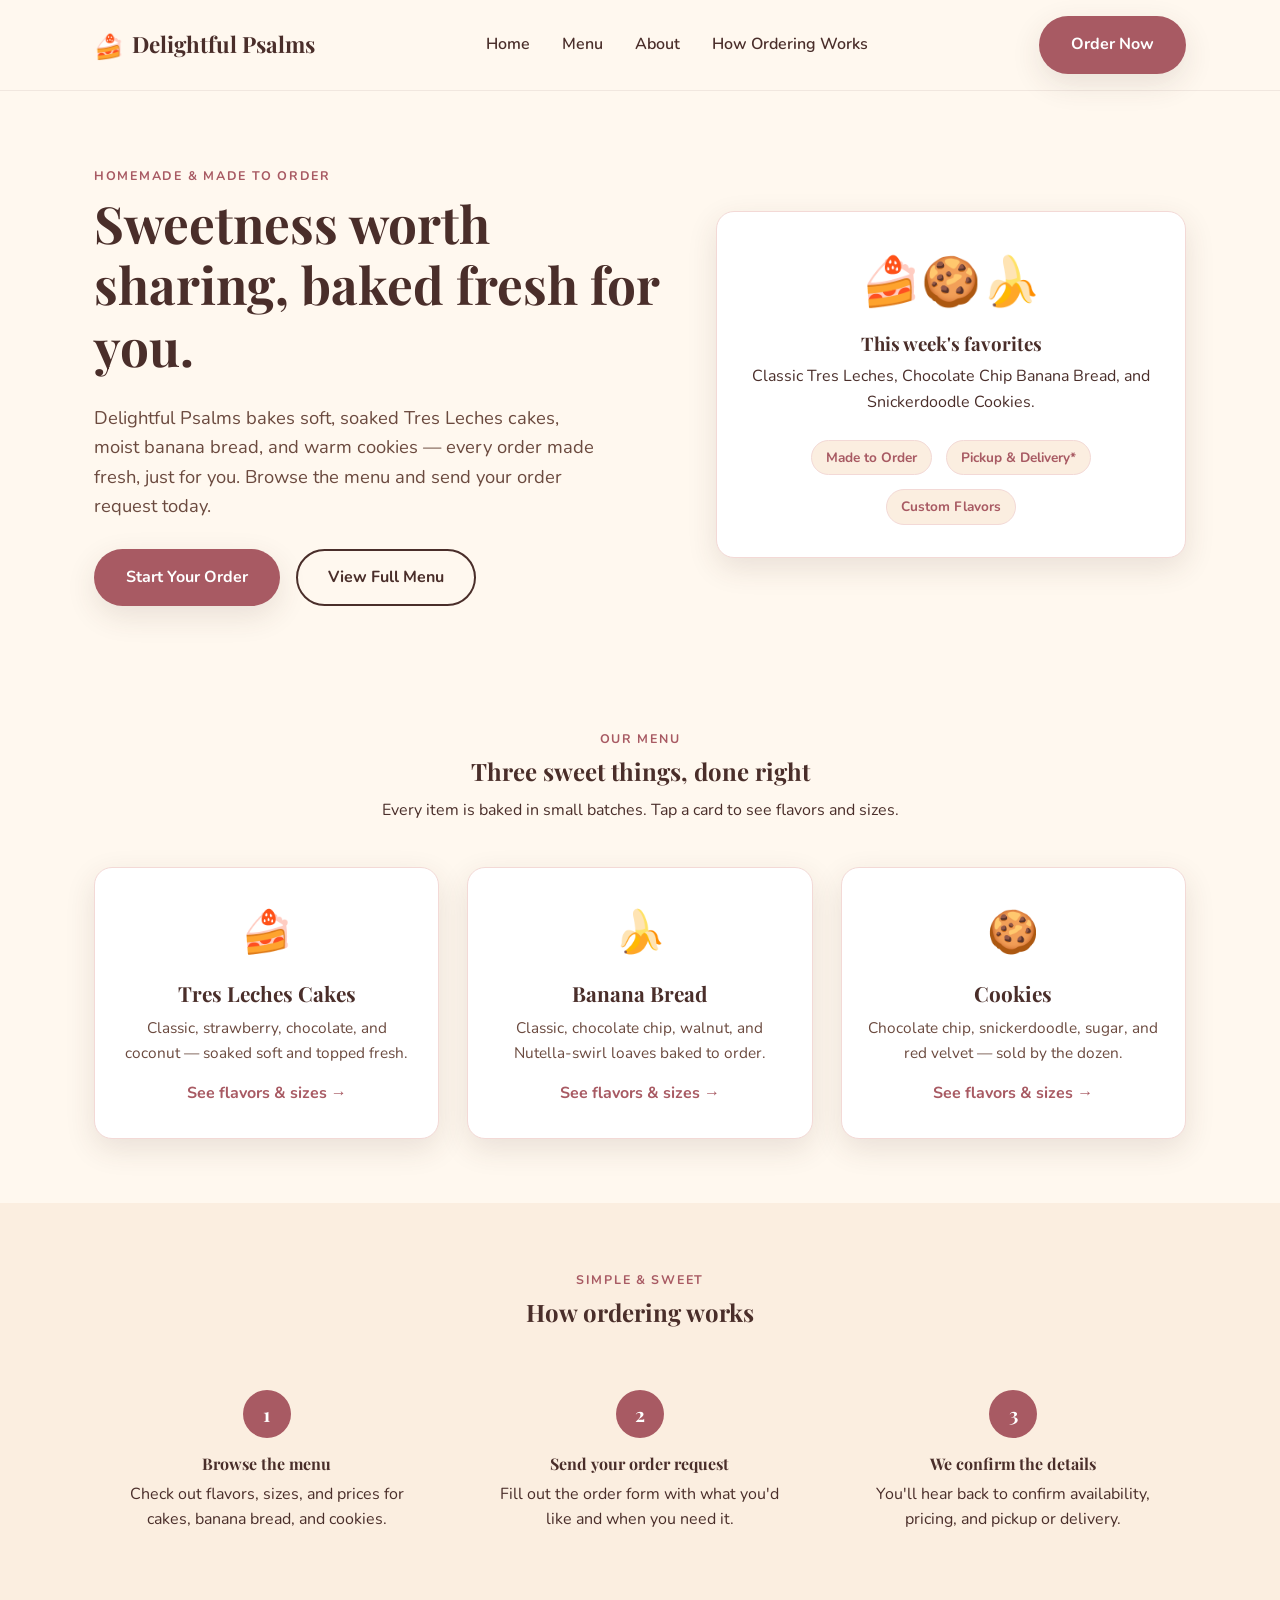
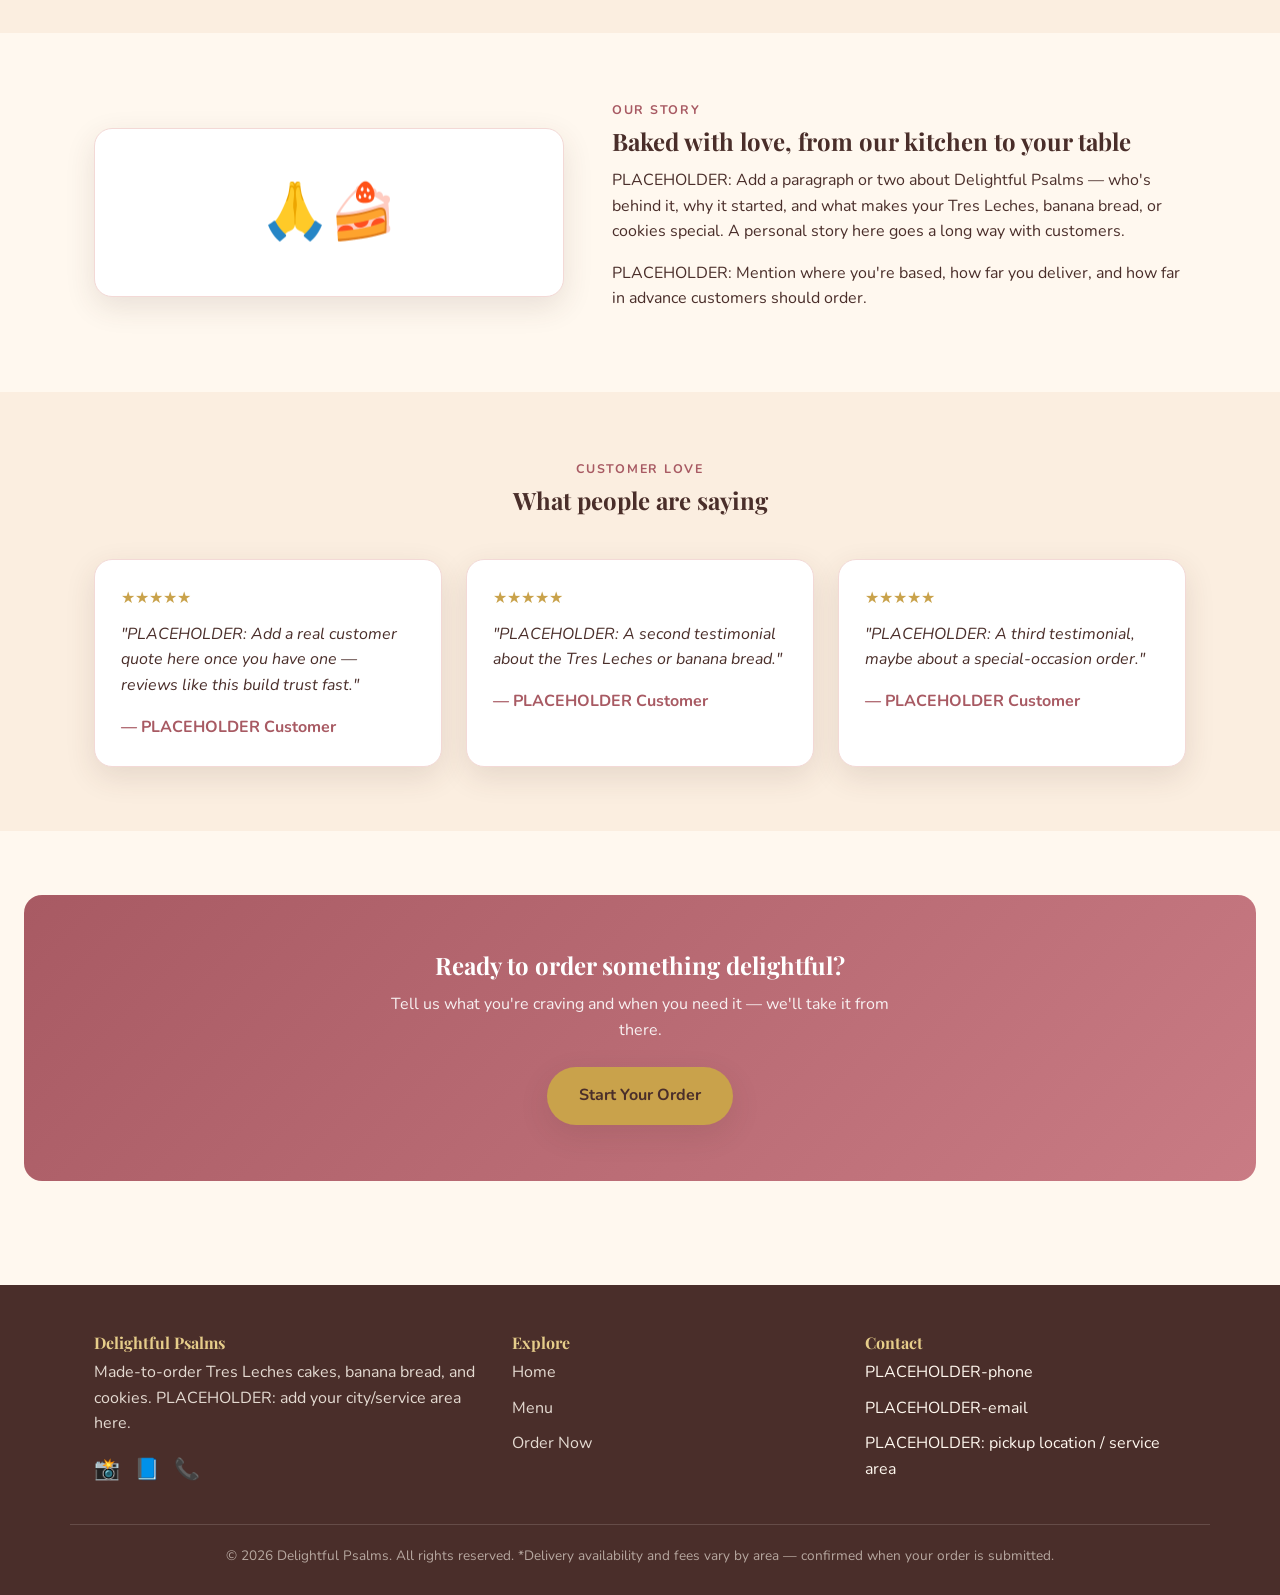
==== index.html @ e7d503ff "Add Delightful Psalms bakery site with online order request form Homepage, full menu (Tres Leches ca" ====
<!DOCTYPE html>
<html lang="en">
<head>
<meta charset="UTF-8">
<meta name="viewport" content="width=device-width, initial-scale=1.0">
<title>Delightful Psalms — Tres Leches Cakes, Banana Bread &amp; Cookies</title>
<meta name="description" content="Delightful Psalms bakes made-to-order Tres Leches cakes, banana bread, and cookies. Browse the menu and submit an order request for pickup or delivery.">
<link rel="canonical" href="https://PLACEHOLDER-your-domain.com/">

<!-- Open Graph / social sharing -->
<meta property="og:type" content="website">
<meta property="og:site_name" content="Delightful Psalms">
<meta property="og:title" content="Delightful Psalms — Tres Leches Cakes, Banana Bread & Cookies">
<meta property="og:description" content="Made-to-order Tres Leches cakes, banana bread, and cookies. Browse the menu and request your order online.">
<meta property="og:url" content="https://PLACEHOLDER-your-domain.com/">

<link rel="preconnect" href="https://fonts.googleapis.com">
<link rel="preconnect" href="https://fonts.gstatic.com" crossorigin>
<link href="https://fonts.googleapis.com/css2?family=Playfair+Display:ital,wght@0,600;0,700;1,600&family=Nunito:wght@400;600;700;800&display=swap" rel="stylesheet">
<link rel="stylesheet" href="styles.css">

<script type="application/ld+json">
{
  "@context": "https://schema.org",
  "@type": "Bakery",
  "name": "Delightful Psalms",
  "servesCuisine": "Bakery",
  "description": "Made-to-order Tres Leches cakes, banana bread, and cookies.",
  "url": "https://PLACEHOLDER-your-domain.com/",
  "telephone": "PLACEHOLDER-phone",
  "address": {
    "@type": "PostalAddress",
    "addressLocality": "PLACEHOLDER-city",
    "addressRegion": "PLACEHOLDER-state"
  },
  "menu": "https://PLACEHOLDER-your-domain.com/menu.html"
}
</script>
</head>
<body>

<header class="site-header">
  <nav class="nav container">
    <a href="index.html" class="logo"><span class="logo-mark">🍰</span> Delightful Psalms</a>
    <ul class="nav-links">
      <li><a href="index.html">Home</a></li>
      <li><a href="menu.html">Menu</a></li>
      <li><a href="index.html#about">About</a></li>
      <li><a href="index.html#how-it-works">How Ordering Works</a></li>
    </ul>
    <div class="nav-cta">
      <a href="order.html" class="btn btn-primary">Order Now</a>
      <button class="menu-toggle" aria-label="Toggle menu" aria-expanded="false">☰</button>
    </div>
  </nav>
</header>

<main>

  <!-- Hero -->
  <section class="hero">
    <div class="container">
      <div class="hero-copy">
        <span class="eyebrow">Homemade &amp; Made to Order</span>
        <h1>Sweetness worth sharing, baked fresh for you.</h1>
        <p class="lede">Delightful Psalms bakes soft, soaked Tres Leches cakes, moist banana bread, and warm cookies — every order made fresh, just for you. Browse the menu and send your order request today.</p>
        <div class="hero-actions">
          <a href="order.html" class="btn btn-primary">Start Your Order</a>
          <a href="menu.html" class="btn btn-outline">View Full Menu</a>
        </div>
      </div>
      <div class="hero-card">
        <div class="hero-emoji">🍰🍪🍌</div>
        <h3>This week's favorites</h3>
        <p>Classic Tres Leches, Chocolate Chip Banana Bread, and Snickerdoodle Cookies.</p>
        <div class="hero-badges">
          <span class="badge">Made to Order</span>
          <span class="badge">Pickup &amp; Delivery*</span>
          <span class="badge">Custom Flavors</span>
        </div>
      </div>
    </div>
  </section>

  <!-- Menu preview -->
  <section id="menu-preview">
    <div class="container">
      <div class="section-heading">
        <span class="eyebrow">Our Menu</span>
        <h2>Three sweet things, done right</h2>
        <p>Every item is baked in small batches. Tap a card to see flavors and sizes.</p>
      </div>
      <div class="menu-grid">
        <a href="menu.html#tres-leches" class="menu-card">
          <div class="card-emoji">🍰</div>
          <h3>Tres Leches Cakes</h3>
          <p>Classic, strawberry, chocolate, and coconut — soaked soft and topped fresh.</p>
          <span class="card-link">See flavors &amp; sizes →</span>
        </a>
        <a href="menu.html#banana-bread" class="menu-card">
          <div class="card-emoji">🍌</div>
          <h3>Banana Bread</h3>
          <p>Classic, chocolate chip, walnut, and Nutella-swirl loaves baked to order.</p>
          <span class="card-link">See flavors &amp; sizes →</span>
        </a>
        <a href="menu.html#cookies" class="menu-card">
          <div class="card-emoji">🍪</div>
          <h3>Cookies</h3>
          <p>Chocolate chip, snickerdoodle, sugar, and red velvet — sold by the dozen.</p>
          <span class="card-link">See flavors &amp; sizes →</span>
        </a>
      </div>
    </div>
  </section>

  <!-- How ordering works -->
  <section id="how-it-works" class="section-alt">
    <div class="container">
      <div class="section-heading">
        <span class="eyebrow">Simple &amp; Sweet</span>
        <h2>How ordering works</h2>
      </div>
      <div class="steps">
        <div class="step">
          <div class="step-number">1</div>
          <h4>Browse the menu</h4>
          <p>Check out flavors, sizes, and prices for cakes, banana bread, and cookies.</p>
        </div>
        <div class="step">
          <div class="step-number">2</div>
          <h4>Send your order request</h4>
          <p>Fill out the order form with what you'd like and when you need it.</p>
        </div>
        <div class="step">
          <div class="step-number">3</div>
          <h4>We confirm the details</h4>
          <p>You'll hear back to confirm availability, pricing, and pickup or delivery.</p>
        </div>
      </div>
    </div>
  </section>

  <!-- About -->
  <section id="about">
    <div class="container about-grid">
      <div class="about-card">
        <div class="about-emoji">🙏🍰</div>
      </div>
      <div class="about-copy">
        <span class="eyebrow">Our Story</span>
        <h2>Baked with love, from our kitchen to your table</h2>
        <p>PLACEHOLDER: Add a paragraph or two about Delightful Psalms — who's behind it, why it started, and what makes your Tres Leches, banana bread, or cookies special. A personal story here goes a long way with customers.</p>
        <p>PLACEHOLDER: Mention where you're based, how far you deliver, and how far in advance customers should order.</p>
      </div>
    </div>
  </section>

  <!-- Testimonials -->
  <section class="section-alt">
    <div class="container">
      <div class="section-heading">
        <span class="eyebrow">Customer Love</span>
        <h2>What people are saying</h2>
      </div>
      <div class="testimonials">
        <div class="testimonial">
          <div class="stars">★★★★★</div>
          <p>"PLACEHOLDER: Add a real customer quote here once you have one — reviews like this build trust fast."</p>
          <cite>— PLACEHOLDER Customer</cite>
        </div>
        <div class="testimonial">
          <div class="stars">★★★★★</div>
          <p>"PLACEHOLDER: A second testimonial about the Tres Leches or banana bread."</p>
          <cite>— PLACEHOLDER Customer</cite>
        </div>
        <div class="testimonial">
          <div class="stars">★★★★★</div>
          <p>"PLACEHOLDER: A third testimonial, maybe about a special-occasion order."</p>
          <cite>— PLACEHOLDER Customer</cite>
        </div>
      </div>
    </div>
  </section>

  <!-- CTA -->
  <section>
    <div class="cta-banner">
      <h2>Ready to order something delightful?</h2>
      <p>Tell us what you're craving and when you need it — we'll take it from there.</p>
      <a href="order.html" class="btn btn-gold">Start Your Order</a>
    </div>
  </section>

</main>

<footer class="site-footer">
  <div class="container footer-grid">
    <div>
      <h4>Delightful Psalms</h4>
      <p>Made-to-order Tres Leches cakes, banana bread, and cookies. PLACEHOLDER: add your city/service area here.</p>
      <div class="social-row">
        <a href="https://instagram.com/PLACEHOLDER" aria-label="Instagram">📸</a>
        <a href="https://facebook.com/PLACEHOLDER" aria-label="Facebook">📘</a>
        <a href="tel:PLACEHOLDER-phone" aria-label="Call us">📞</a>
      </div>
    </div>
    <div>
      <h4>Explore</h4>
      <ul>
        <li><a href="index.html">Home</a></li>
        <li><a href="menu.html">Menu</a></li>
        <li><a href="order.html">Order Now</a></li>
      </ul>
    </div>
    <div>
      <h4>Contact</h4>
      <ul>
        <li>PLACEHOLDER-phone</li>
        <li>PLACEHOLDER-email</li>
        <li>PLACEHOLDER: pickup location / service area</li>
      </ul>
    </div>
  </div>
  <div class="container footer-bottom">
    &copy; <span id="year"></span> Delightful Psalms. All rights reserved. *Delivery availability and fees vary by area — confirmed when your order is submitted.
  </div>
</footer>

<script src="script.js"></script>
<script>document.getElementById('year').textContent = new Date().getFullYear();</script>
</body>
</html>
---- styles.css ----
/* ============================================
   Delightful Psalms — Bakery Site Styles
   ============================================ */

:root {
  --cream: #fff8ef;
  --cream-deep: #fbeee0;
  --blush: #f3d9d6;
  --rose: #c97b84;
  --rose-deep: #a85a63;
  --gold: #c9a24b;
  --gold-light: #e6cd8a;
  --cocoa: #4a2e2a;
  --cocoa-soft: #6b4a3f;
  --white: #ffffff;
  --shadow: 0 10px 30px rgba(74, 46, 42, 0.12);
  --radius: 18px;
  --max-width: 1140px;
}

* {
  box-sizing: border-box;
}

html {
  scroll-behavior: smooth;
}

body {
  margin: 0;
  font-family: 'Nunito', -apple-system, BlinkMacSystemFont, sans-serif;
  color: var(--cocoa);
  background: var(--cream);
  line-height: 1.6;
}

h1, h2, h3, h4 {
  font-family: 'Playfair Display', Georgia, serif;
  line-height: 1.2;
  margin: 0 0 0.5em;
  color: var(--cocoa);
}

p {
  margin: 0 0 1em;
}

a {
  color: var(--rose-deep);
  text-decoration: none;
}

img {
  max-width: 100%;
  display: block;
}

.container {
  max-width: var(--max-width);
  margin: 0 auto;
  padding: 0 24px;
}

.eyebrow {
  display: inline-block;
  font-family: 'Nunito', sans-serif;
  font-weight: 700;
  letter-spacing: 0.14em;
  text-transform: uppercase;
  font-size: 0.78rem;
  color: var(--rose-deep);
  margin-bottom: 0.6em;
}

/* ---------- Buttons ---------- */

.btn {
  display: inline-block;
  padding: 14px 30px;
  border-radius: 999px;
  font-weight: 700;
  font-size: 1rem;
  border: 2px solid transparent;
  cursor: pointer;
  transition: transform 0.15s ease, box-shadow 0.15s ease, background 0.2s ease, color 0.2s ease;
  text-align: center;
}

.btn-primary {
  background: var(--rose-deep);
  color: var(--white);
  box-shadow: var(--shadow);
}

.btn-primary:hover {
  transform: translateY(-2px);
  background: var(--rose);
}

.btn-outline {
  background: transparent;
  color: var(--cocoa);
  border-color: var(--cocoa);
}

.btn-outline:hover {
  background: var(--cocoa);
  color: var(--white);
}

.btn-gold {
  background: var(--gold);
  color: var(--cocoa);
  box-shadow: var(--shadow);
}

.btn-gold:hover {
  transform: translateY(-2px);
  background: var(--gold-light);
}

/* ---------- Header ---------- */

.site-header {
  position: sticky;
  top: 0;
  z-index: 50;
  background: rgba(255, 248, 239, 0.92);
  backdrop-filter: blur(6px);
  border-bottom: 1px solid rgba(74, 46, 42, 0.08);
}

.nav {
  display: flex;
  align-items: center;
  justify-content: space-between;
  padding: 16px 24px;
}

.logo {
  font-family: 'Playfair Display', serif;
  font-weight: 700;
  font-size: 1.4rem;
  color: var(--cocoa);
  display: flex;
  align-items: center;
  gap: 8px;
}

.logo .logo-mark {
  font-size: 1.5rem;
}

.nav-links {
  display: flex;
  align-items: center;
  gap: 32px;
  list-style: none;
  margin: 0;
  padding: 0;
}

.nav-links a {
  color: var(--cocoa);
  font-weight: 600;
}

.nav-links a:hover {
  color: var(--rose-deep);
}

.nav-cta {
  display: flex;
  align-items: center;
  gap: 16px;
}

.menu-toggle {
  display: none;
  background: none;
  border: none;
  font-size: 1.6rem;
  color: var(--cocoa);
  cursor: pointer;
  padding: 4px 8px;
}

/* ---------- Hero ---------- */

.hero {
  padding: 72px 0 56px;
  position: relative;
  overflow: hidden;
}

.hero .container {
  display: grid;
  grid-template-columns: 1.1fr 0.9fr;
  gap: 48px;
  align-items: center;
}

.hero h1 {
  font-size: clamp(2.2rem, 4vw, 3.4rem);
}

.hero .lede {
  font-size: 1.15rem;
  color: var(--cocoa-soft);
  max-width: 46ch;
}

.hero-actions {
  display: flex;
  gap: 16px;
  flex-wrap: wrap;
  margin-top: 28px;
}

.hero-card {
  background: var(--white);
  border-radius: var(--radius);
  box-shadow: var(--shadow);
  padding: 32px;
  text-align: center;
  border: 1px solid var(--blush);
}

.hero-card .hero-emoji {
  font-size: 3rem;
  margin-bottom: 12px;
}

.hero-badges {
  display: flex;
  gap: 14px;
  margin-top: 24px;
  flex-wrap: wrap;
  justify-content: center;
}

.badge {
  background: var(--cream-deep);
  border: 1px solid var(--blush);
  border-radius: 999px;
  padding: 6px 14px;
  font-size: 0.85rem;
  font-weight: 700;
  color: var(--rose-deep);
}

/* ---------- Section shells ---------- */

section {
  padding: 64px 0;
}

.section-heading {
  text-align: center;
  max-width: 620px;
  margin: 0 auto 44px;
}

.section-alt {
  background: var(--cream-deep);
}

/* ---------- Menu preview / cards ---------- */

.menu-grid {
  display: grid;
  grid-template-columns: repeat(3, 1fr);
  gap: 28px;
}

.menu-card {
  background: var(--white);
  border-radius: var(--radius);
  box-shadow: var(--shadow);
  padding: 32px 26px;
  text-align: center;
  border: 1px solid var(--blush);
  transition: transform 0.2s ease;
}

.menu-card:hover {
  transform: translateY(-4px);
}

.menu-card .card-emoji {
  font-size: 2.6rem;
  margin-bottom: 14px;
}

.menu-card h3 {
  font-size: 1.3rem;
}

.menu-card p {
  color: var(--cocoa-soft);
  font-size: 0.96rem;
}

.menu-card .card-link {
  font-weight: 700;
  color: var(--rose-deep);
}

/* ---------- Full menu page ---------- */

.menu-section {
  margin-bottom: 56px;
}

.menu-section-head {
  display: flex;
  align-items: baseline;
  justify-content: space-between;
  gap: 16px;
  flex-wrap: wrap;
  border-bottom: 2px solid var(--blush);
  padding-bottom: 14px;
  margin-bottom: 28px;
}

.menu-items {
  display: grid;
  grid-template-columns: repeat(2, 1fr);
  gap: 20px;
}

.menu-item {
  background: var(--white);
  border: 1px solid var(--blush);
  border-radius: var(--radius);
  padding: 22px 24px;
  box-shadow: var(--shadow);
}

.menu-item-top {
  display: flex;
  justify-content: space-between;
  align-items: baseline;
  gap: 12px;
}

.menu-item h4 {
  margin-bottom: 4px;
  font-size: 1.1rem;
}

.price {
  font-weight: 700;
  color: var(--rose-deep);
  white-space: nowrap;
}

.menu-item p {
  color: var(--cocoa-soft);
  font-size: 0.94rem;
  margin-bottom: 0;
}

.menu-note {
  background: var(--cream-deep);
  border-left: 4px solid var(--gold);
  border-radius: 8px;
  padding: 16px 20px;
  margin-top: 8px;
  font-size: 0.95rem;
  color: var(--cocoa-soft);
}

/* ---------- Steps / how it works ---------- */

.steps {
  display: grid;
  grid-template-columns: repeat(3, 1fr);
  gap: 28px;
}

.step {
  text-align: center;
  padding: 20px;
}

.step-number {
  width: 48px;
  height: 48px;
  border-radius: 50%;
  background: var(--rose-deep);
  color: var(--white);
  display: flex;
  align-items: center;
  justify-content: center;
  font-family: 'Playfair Display', serif;
  font-weight: 700;
  font-size: 1.2rem;
  margin: 0 auto 16px;
}

/* ---------- About ---------- */

.about-grid {
  display: grid;
  grid-template-columns: 0.9fr 1.1fr;
  gap: 48px;
  align-items: center;
}

.about-card {
  background: var(--white);
  border-radius: var(--radius);
  box-shadow: var(--shadow);
  padding: 40px;
  border: 1px solid var(--blush);
  text-align: center;
}

.about-card .about-emoji {
  font-size: 3.4rem;
}

/* ---------- Testimonials ---------- */

.testimonials {
  display: grid;
  grid-template-columns: repeat(3, 1fr);
  gap: 24px;
}

.testimonial {
  background: var(--white);
  border-radius: var(--radius);
  padding: 26px;
  box-shadow: var(--shadow);
  border: 1px solid var(--blush);
  font-style: italic;
}

.testimonial .stars {
  color: var(--gold);
  font-style: normal;
  margin-bottom: 10px;
}

.testimonial cite {
  display: block;
  margin-top: 14px;
  font-style: normal;
  font-weight: 700;
  color: var(--rose-deep);
}

/* ---------- CTA banner ---------- */

.cta-banner {
  background: linear-gradient(135deg, var(--rose-deep), var(--rose));
  color: var(--white);
  text-align: center;
  border-radius: var(--radius);
  padding: 56px 32px;
  margin: 0 24px;
}

.cta-banner h2 {
  color: var(--white);
}

.cta-banner p {
  color: rgba(255, 255, 255, 0.9);
  max-width: 52ch;
  margin: 0 auto 24px;
}

.cta-banner .btn-gold {
  color: var(--cocoa);
}

/* ---------- Order form ---------- */

.order-wrap {
  max-width: 720px;
  margin: 0 auto;
}

.form-card {
  background: var(--white);
  border-radius: var(--radius);
  box-shadow: var(--shadow);
  padding: 40px;
  border: 1px solid var(--blush);
}

.form-group {
  margin-bottom: 22px;
}

.form-row {
  display: grid;
  grid-template-columns: 1fr 1fr;
  gap: 20px;
}

label {
  display: block;
  font-weight: 700;
  margin-bottom: 6px;
  font-size: 0.95rem;
}

.required {
  color: var(--rose-deep);
}

input[type="text"],
input[type="email"],
input[type="tel"],
input[type="date"],
select,
textarea {
  width: 100%;
  padding: 12px 14px;
  border: 1.5px solid var(--blush);
  border-radius: 10px;
  font-family: inherit;
  font-size: 1rem;
  background: var(--cream);
  color: var(--cocoa);
}

input:focus,
select:focus,
textarea:focus {
  outline: none;
  border-color: var(--rose-deep);
}

textarea {
  resize: vertical;
  min-height: 110px;
}

fieldset {
  border: 1.5px solid var(--blush);
  border-radius: 10px;
  padding: 16px 18px;
  margin: 0;
}

legend {
  font-weight: 700;
  padding: 0 8px;
}

.checkbox-grid {
  display: grid;
  grid-template-columns: repeat(3, 1fr);
  gap: 12px;
}

.checkbox-item {
  display: flex;
  align-items: center;
  gap: 8px;
  font-weight: 600;
}

.checkbox-item input {
  width: 18px;
  height: 18px;
}

.radio-row {
  display: flex;
  gap: 24px;
}

.radio-row label {
  display: flex;
  align-items: center;
  gap: 8px;
  font-weight: 600;
  margin: 0;
}

.radio-row input {
  width: 18px;
  height: 18px;
}

.hint {
  font-size: 0.85rem;
  color: var(--cocoa-soft);
  margin-top: 6px;
}

.form-footer-note {
  text-align: center;
  margin-top: 18px;
  font-size: 0.9rem;
  color: var(--cocoa-soft);
}

/* honeypot field */
.hp-field {
  position: absolute;
  left: -9999px;
}

/* ---------- Thank-you page ---------- */

.thankyou {
  text-align: center;
  padding: 100px 0;
}

.thankyou .big-emoji {
  font-size: 4rem;
  margin-bottom: 20px;
}

/* ---------- Footer ---------- */

.site-footer {
  background: var(--cocoa);
  color: var(--cream);
  padding: 48px 0 28px;
  margin-top: 40px;
}

.footer-grid {
  display: grid;
  grid-template-columns: 1.2fr 1fr 1fr;
  gap: 32px;
  margin-bottom: 32px;
}

.footer-grid h4 {
  color: var(--gold-light);
  font-size: 1rem;
}

.footer-grid a,
.footer-grid p {
  color: rgba(255, 248, 239, 0.85);
}

.footer-grid ul {
  list-style: none;
  padding: 0;
  margin: 0;
}

.footer-grid li {
  margin-bottom: 10px;
}

.footer-bottom {
  border-top: 1px solid rgba(255, 248, 239, 0.15);
  padding-top: 20px;
  text-align: center;
  font-size: 0.85rem;
  color: rgba(255, 248, 239, 0.6);
}

.social-row {
  display: flex;
  gap: 14px;
  margin-top: 10px;
}

.social-row a {
  color: var(--cream);
  font-size: 1.3rem;
}

/* ---------- Responsive ---------- */

@media (max-width: 860px) {
  .hero .container,
  .about-grid {
    grid-template-columns: 1fr;
  }

  .hero-card {
    order: -1;
  }

  .menu-grid,
  .steps,
  .testimonials {
    grid-template-columns: 1fr;
  }

  .menu-items {
    grid-template-columns: 1fr;
  }

  .footer-grid {
    grid-template-columns: 1fr;
  }

  .checkbox-grid {
    grid-template-columns: 1fr;
  }

  .form-row {
    grid-template-columns: 1fr;
  }
}

@media (max-width: 720px) {
  .nav-links {
    position: absolute;
    top: 100%;
    left: 0;
    right: 0;
    background: var(--cream);
    flex-direction: column;
    align-items: flex-start;
    padding: 20px 24px;
    gap: 18px;
    border-bottom: 1px solid rgba(74, 46, 42, 0.08);
    display: none;
  }

  .nav-links.open {
    display: flex;
  }

  .nav-cta .btn {
    display: none;
  }

  .menu-toggle {
    display: block;
  }

  .cta-banner {
    margin: 0 16px;
    padding: 40px 20px;
  }
}
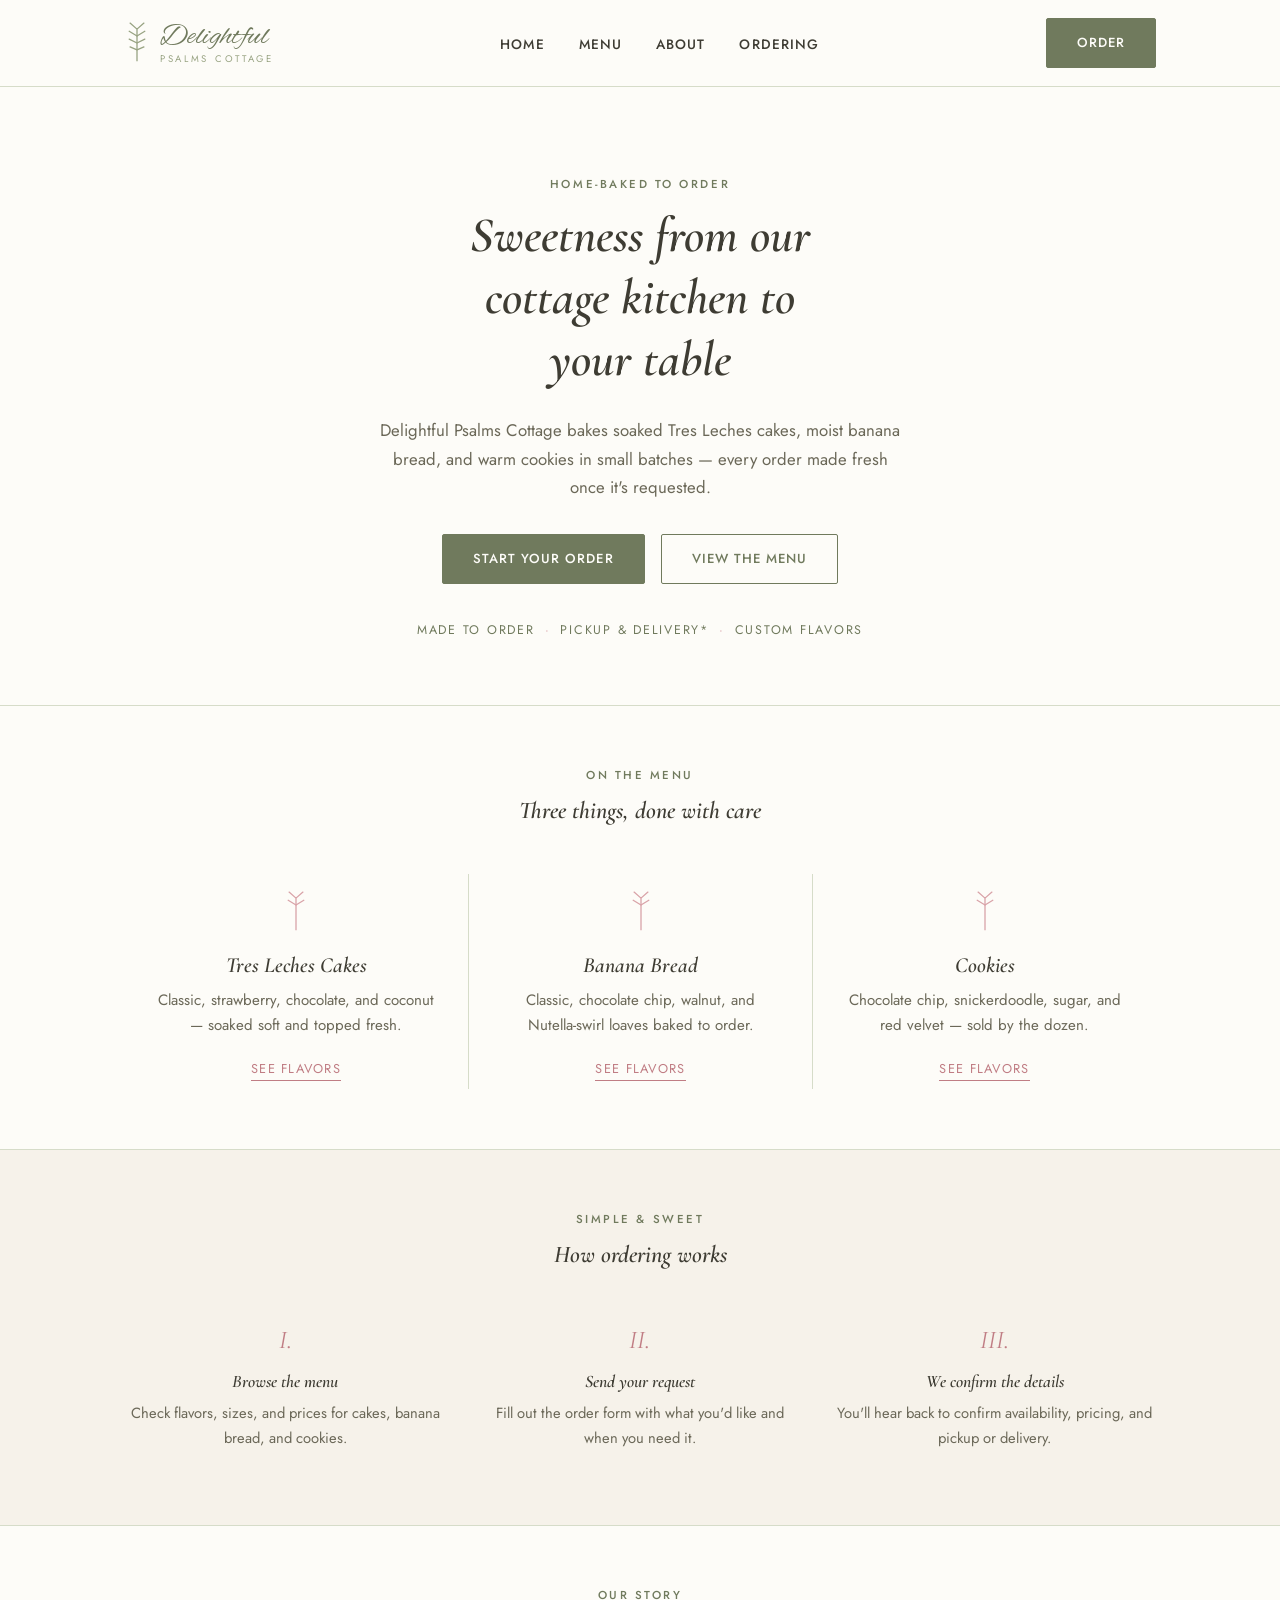
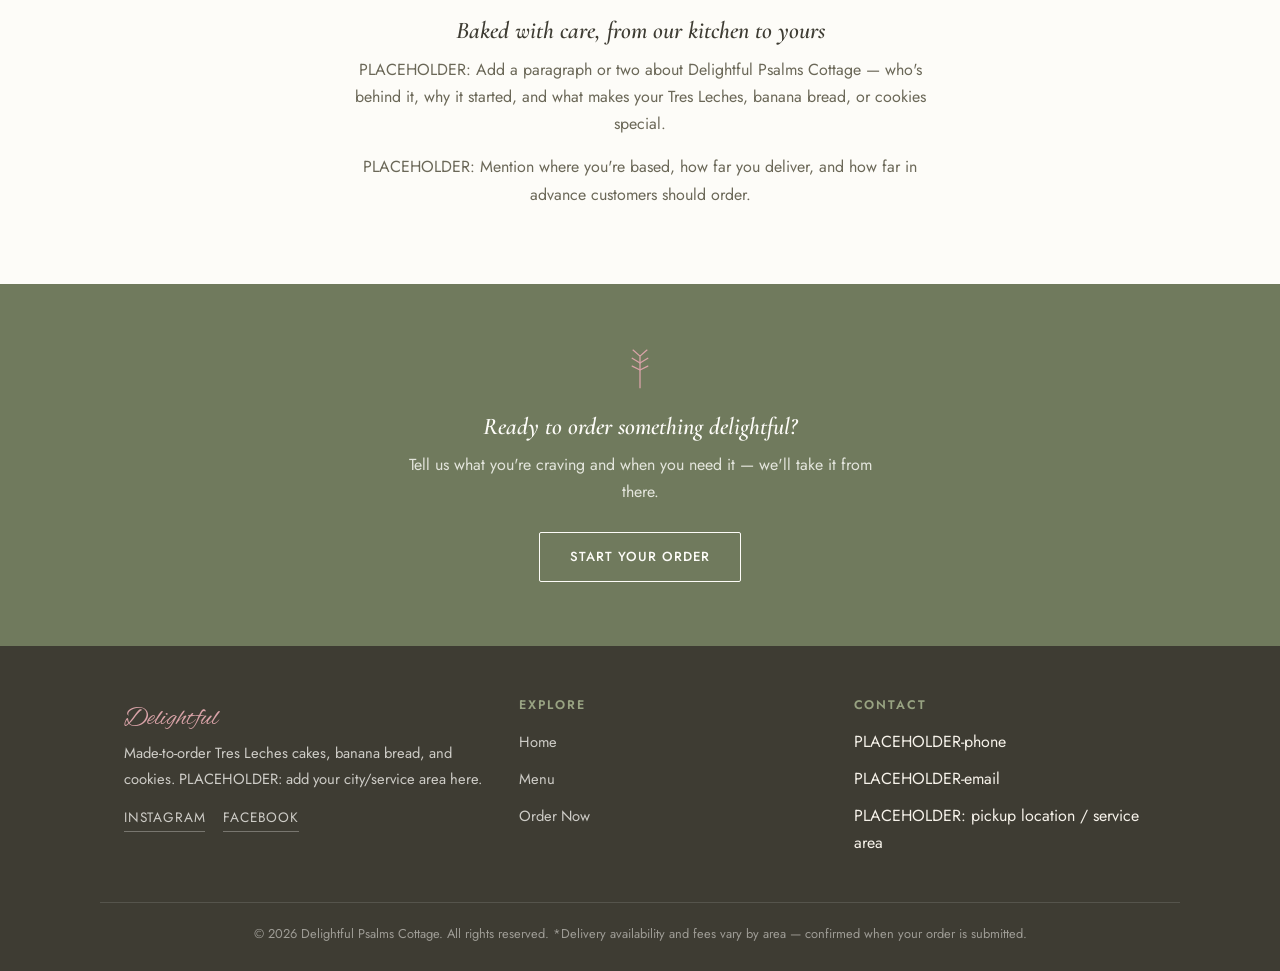
==== commit 04bc4e1d: "Redesign site to match the real Delightful Psalms Cottage brand Replace the generic pastel-bakery-te" ====
--- a/index.html
+++ b/index.html
@@ -3,28 +3,26 @@
 <head>
 <meta charset="UTF-8">
 <meta name="viewport" content="width=device-width, initial-scale=1.0">
-<title>Delightful Psalms — Tres Leches Cakes, Banana Bread &amp; Cookies</title>
-<meta name="description" content="Delightful Psalms bakes made-to-order Tres Leches cakes, banana bread, and cookies. Browse the menu and submit an order request for pickup or delivery.">
+<title>Delightful Psalms Cottage — Tres Leches, Banana Bread &amp; Cookies</title>
+<meta name="description" content="Delightful Psalms Cottage bakes made-to-order Tres Leches cakes, banana bread, and cookies. Browse the menu and send an order request for pickup or delivery.">
 <link rel="canonical" href="https://PLACEHOLDER-your-domain.com/">
 
-<!-- Open Graph / social sharing -->
 <meta property="og:type" content="website">
-<meta property="og:site_name" content="Delightful Psalms">
-<meta property="og:title" content="Delightful Psalms — Tres Leches Cakes, Banana Bread & Cookies">
-<meta property="og:description" content="Made-to-order Tres Leches cakes, banana bread, and cookies. Browse the menu and request your order online.">
+<meta property="og:site_name" content="Delightful Psalms Cottage">
+<meta property="og:title" content="Delightful Psalms Cottage — Tres Leches, Banana Bread & Cookies">
+<meta property="og:description" content="Made-to-order Tres Leches cakes, banana bread, and cookies, baked from a home cottage kitchen.">
 <meta property="og:url" content="https://PLACEHOLDER-your-domain.com/">
 
 <link rel="preconnect" href="https://fonts.googleapis.com">
 <link rel="preconnect" href="https://fonts.gstatic.com" crossorigin>
-<link href="https://fonts.googleapis.com/css2?family=Playfair+Display:ital,wght@0,600;0,700;1,600&family=Nunito:wght@400;600;700;800&display=swap" rel="stylesheet">
+<link href="https://fonts.googleapis.com/css2?family=Alex+Brush&family=Cormorant+Garamond:ital,wght@0,500;0,600;1,500;1,600&family=Jost:wght@400;500;600&display=swap" rel="stylesheet">
 <link rel="stylesheet" href="styles.css">
 
 <script type="application/ld+json">
 {
   "@context": "https://schema.org",
   "@type": "Bakery",
-  "name": "Delightful Psalms",
-  "servesCuisine": "Bakery",
+  "name": "Delightful Psalms Cottage",
   "description": "Made-to-order Tres Leches cakes, banana bread, and cookies.",
   "url": "https://PLACEHOLDER-your-domain.com/",
   "telephone": "PLACEHOLDER-phone",
@@ -41,15 +39,27 @@
 
 <header class="site-header">
   <nav class="nav container">
-    <a href="index.html" class="logo"><span class="logo-mark">🍰</span> Delightful Psalms</a>
+    <a href="index.html" class="logo">
+      <svg class="wheat sage" viewBox="0 0 60 100" fill="none" xmlns="http://www.w3.org/2000/svg" aria-hidden="true">
+        <line x1="30" y1="18" x2="30" y2="92" stroke="currentColor" stroke-width="3"/>
+        <path d="M30 18 L14 4 M30 18 L46 4" stroke="currentColor" stroke-width="3" stroke-linecap="round"/>
+        <path d="M30 34 L12 23 M30 34 L48 23" stroke="currentColor" stroke-width="3" stroke-linecap="round"/>
+        <path d="M30 50 L12 41 M30 50 L48 41" stroke="currentColor" stroke-width="3" stroke-linecap="round"/>
+        <path d="M30 66 L14 59 M30 66 L46 59" stroke="currentColor" stroke-width="3" stroke-linecap="round"/>
+      </svg>
+      <span class="logo-text">
+        <span class="word">Delightful</span>
+        <span class="sub">Psalms Cottage</span>
+      </span>
+    </a>
     <ul class="nav-links">
       <li><a href="index.html">Home</a></li>
       <li><a href="menu.html">Menu</a></li>
       <li><a href="index.html#about">About</a></li>
-      <li><a href="index.html#how-it-works">How Ordering Works</a></li>
+      <li><a href="index.html#how-it-works">Ordering</a></li>
     </ul>
     <div class="nav-cta">
-      <a href="order.html" class="btn btn-primary">Order Now</a>
+      <a href="order.html" class="btn btn-fill">Order</a>
       <button class="menu-toggle" aria-label="Toggle menu" aria-expanded="false">☰</button>
     </div>
   </nav>
@@ -60,54 +70,66 @@
   <!-- Hero -->
   <section class="hero">
     <div class="container">
-      <div class="hero-copy">
-        <span class="eyebrow">Homemade &amp; Made to Order</span>
-        <h1>Sweetness worth sharing, baked fresh for you.</h1>
-        <p class="lede">Delightful Psalms bakes soft, soaked Tres Leches cakes, moist banana bread, and warm cookies — every order made fresh, just for you. Browse the menu and send your order request today.</p>
-        <div class="hero-actions">
-          <a href="order.html" class="btn btn-primary">Start Your Order</a>
-          <a href="menu.html" class="btn btn-outline">View Full Menu</a>
-        </div>
-      </div>
-      <div class="hero-card">
-        <div class="hero-emoji">🍰🍪🍌</div>
-        <h3>This week's favorites</h3>
-        <p>Classic Tres Leches, Chocolate Chip Banana Bread, and Snickerdoodle Cookies.</p>
-        <div class="hero-badges">
-          <span class="badge">Made to Order</span>
-          <span class="badge">Pickup &amp; Delivery*</span>
-          <span class="badge">Custom Flavors</span>
-        </div>
-      </div>
-    </div>
-  </section>
+      <span class="eyebrow">Home-Baked to Order</span>
+      <h1>Sweetness from our cottage kitchen to your table</h1>
+      <p class="lede">Delightful Psalms Cottage bakes soaked Tres Leches cakes, moist banana bread, and warm cookies in small batches — every order made fresh once it's requested.</p>
+      <div class="hero-actions">
+        <a href="order.html" class="btn btn-fill">Start Your Order</a>
+        <a href="menu.html" class="btn">View the Menu</a>
+      </div>
+      <div class="hero-tags">
+        <span>Made to Order</span>
+        <span>Pickup &amp; Delivery*</span>
+        <span>Custom Flavors</span>
+      </div>
+    </div>
+  </section>
+
+  <hr class="rule">
 
   <!-- Menu preview -->
   <section id="menu-preview">
     <div class="container">
       <div class="section-heading">
-        <span class="eyebrow">Our Menu</span>
-        <h2>Three sweet things, done right</h2>
-        <p>Every item is baked in small batches. Tap a card to see flavors and sizes.</p>
+        <span class="eyebrow">On the Menu</span>
+        <h2>Three things, done with care</h2>
       </div>
       <div class="menu-grid">
-        <a href="menu.html#tres-leches" class="menu-card">
-          <div class="card-emoji">🍰</div>
+        <a href="menu.html#tres-leches" class="menu-teaser">
+          <div class="wheat-divider">
+            <svg class="wheat" viewBox="0 0 60 100" fill="none" xmlns="http://www.w3.org/2000/svg" aria-hidden="true">
+              <line x1="30" y1="18" x2="30" y2="92" stroke="currentColor" stroke-width="3"/>
+              <path d="M30 18 L14 4 M30 18 L46 4" stroke="currentColor" stroke-width="3" stroke-linecap="round"/>
+              <path d="M30 34 L12 23 M30 34 L48 23" stroke="currentColor" stroke-width="3" stroke-linecap="round"/>
+            </svg>
+          </div>
           <h3>Tres Leches Cakes</h3>
           <p>Classic, strawberry, chocolate, and coconut — soaked soft and topped fresh.</p>
-          <span class="card-link">See flavors &amp; sizes →</span>
+          <span class="card-link">See Flavors</span>
         </a>
-        <a href="menu.html#banana-bread" class="menu-card">
-          <div class="card-emoji">🍌</div>
+        <a href="menu.html#banana-bread" class="menu-teaser">
+          <div class="wheat-divider">
+            <svg class="wheat" viewBox="0 0 60 100" fill="none" xmlns="http://www.w3.org/2000/svg" aria-hidden="true">
+              <line x1="30" y1="18" x2="30" y2="92" stroke="currentColor" stroke-width="3"/>
+              <path d="M30 18 L14 4 M30 18 L46 4" stroke="currentColor" stroke-width="3" stroke-linecap="round"/>
+              <path d="M30 34 L12 23 M30 34 L48 23" stroke="currentColor" stroke-width="3" stroke-linecap="round"/>
+            </svg>
+          </div>
           <h3>Banana Bread</h3>
           <p>Classic, chocolate chip, walnut, and Nutella-swirl loaves baked to order.</p>
-          <span class="card-link">See flavors &amp; sizes →</span>
+          <span class="card-link">See Flavors</span>
         </a>
-        <a href="menu.html#cookies" class="menu-card">
-          <div class="card-emoji">🍪</div>
+        <a href="menu.html#cookies" class="menu-teaser">
+          <div class="wheat-divider">
+            <svg class="wheat" viewBox="0 0 60 100" fill="none" xmlns="http://www.w3.org/2000/svg" aria-hidden="true">
+              <line x1="30" y1="18" x2="30" y2="92" stroke="currentColor" stroke-width="3"/>
+              <path d="M30 18 L14 4 M30 18 L46 4" stroke="currentColor" stroke-width="3" stroke-linecap="round"/>
+              <path d="M30 34 L12 23 M30 34 L48 23" stroke="currentColor" stroke-width="3" stroke-linecap="round"/>
+            </svg>
+          </div>
           <h3>Cookies</h3>
           <p>Chocolate chip, snickerdoodle, sugar, and red velvet — sold by the dozen.</p>
-          <span class="card-link">See flavors &amp; sizes →</span>
+          <span class="card-link">See Flavors</span>
         </a>
       </div>
     </div>
@@ -122,17 +144,17 @@
       </div>
       <div class="steps">
         <div class="step">
-          <div class="step-number">1</div>
+          <div class="step-number">I.</div>
           <h4>Browse the menu</h4>
-          <p>Check out flavors, sizes, and prices for cakes, banana bread, and cookies.</p>
+          <p>Check flavors, sizes, and prices for cakes, banana bread, and cookies.</p>
         </div>
         <div class="step">
-          <div class="step-number">2</div>
-          <h4>Send your order request</h4>
+          <div class="step-number">II.</div>
+          <h4>Send your request</h4>
           <p>Fill out the order form with what you'd like and when you need it.</p>
         </div>
         <div class="step">
-          <div class="step-number">3</div>
+          <div class="step-number">III.</div>
           <h4>We confirm the details</h4>
           <p>You'll hear back to confirm availability, pricing, and pickup or delivery.</p>
         </div>
@@ -142,66 +164,36 @@
 
   <!-- About -->
   <section id="about">
-    <div class="container about-grid">
-      <div class="about-card">
-        <div class="about-emoji">🙏🍰</div>
-      </div>
-      <div class="about-copy">
-        <span class="eyebrow">Our Story</span>
-        <h2>Baked with love, from our kitchen to your table</h2>
-        <p>PLACEHOLDER: Add a paragraph or two about Delightful Psalms — who's behind it, why it started, and what makes your Tres Leches, banana bread, or cookies special. A personal story here goes a long way with customers.</p>
-        <p>PLACEHOLDER: Mention where you're based, how far you deliver, and how far in advance customers should order.</p>
-      </div>
-    </div>
-  </section>
-
-  <!-- Testimonials -->
-  <section class="section-alt">
-    <div class="container">
-      <div class="section-heading">
-        <span class="eyebrow">Customer Love</span>
-        <h2>What people are saying</h2>
-      </div>
-      <div class="testimonials">
-        <div class="testimonial">
-          <div class="stars">★★★★★</div>
-          <p>"PLACEHOLDER: Add a real customer quote here once you have one — reviews like this build trust fast."</p>
-          <cite>— PLACEHOLDER Customer</cite>
-        </div>
-        <div class="testimonial">
-          <div class="stars">★★★★★</div>
-          <p>"PLACEHOLDER: A second testimonial about the Tres Leches or banana bread."</p>
-          <cite>— PLACEHOLDER Customer</cite>
-        </div>
-        <div class="testimonial">
-          <div class="stars">★★★★★</div>
-          <p>"PLACEHOLDER: A third testimonial, maybe about a special-occasion order."</p>
-          <cite>— PLACEHOLDER Customer</cite>
-        </div>
-      </div>
-    </div>
-  </section>
-
-  <!-- CTA -->
-  <section>
-    <div class="cta-banner">
-      <h2>Ready to order something delightful?</h2>
-      <p>Tell us what you're craving and when you need it — we'll take it from there.</p>
-      <a href="order.html" class="btn btn-gold">Start Your Order</a>
+    <div class="container about">
+      <span class="eyebrow">Our Story</span>
+      <h2>Baked with care, from our kitchen to yours</h2>
+      <p>PLACEHOLDER: Add a paragraph or two about Delightful Psalms Cottage — who's behind it, why it started, and what makes your Tres Leches, banana bread, or cookies special.</p>
+      <p>PLACEHOLDER: Mention where you're based, how far you deliver, and how far in advance customers should order.</p>
     </div>
   </section>
 
 </main>
+
+<div class="cta-band">
+  <svg class="wheat" viewBox="0 0 60 100" fill="none" xmlns="http://www.w3.org/2000/svg" aria-hidden="true" style="margin:0 auto 20px;">
+    <line x1="30" y1="18" x2="30" y2="92" stroke="currentColor" stroke-width="3"/>
+    <path d="M30 18 L14 4 M30 18 L46 4" stroke="currentColor" stroke-width="3" stroke-linecap="round"/>
+    <path d="M30 34 L12 23 M30 34 L48 23" stroke="currentColor" stroke-width="3" stroke-linecap="round"/>
+    <path d="M30 50 L12 41 M30 50 L48 41" stroke="currentColor" stroke-width="3" stroke-linecap="round"/>
+  </svg>
+  <h2>Ready to order something delightful?</h2>
+  <p>Tell us what you're craving and when you need it — we'll take it from there.</p>
+  <a href="order.html" class="btn">Start Your Order</a>
+</div>
 
 <footer class="site-footer">
   <div class="container footer-grid">
     <div>
-      <h4>Delightful Psalms</h4>
+      <span class="word">Delightful</span>
       <p>Made-to-order Tres Leches cakes, banana bread, and cookies. PLACEHOLDER: add your city/service area here.</p>
       <div class="social-row">
-        <a href="https://instagram.com/PLACEHOLDER" aria-label="Instagram">📸</a>
-        <a href="https://facebook.com/PLACEHOLDER" aria-label="Facebook">📘</a>
-        <a href="tel:PLACEHOLDER-phone" aria-label="Call us">📞</a>
+        <a href="https://instagram.com/PLACEHOLDER">Instagram</a>
+        <a href="https://facebook.com/PLACEHOLDER">Facebook</a>
       </div>
     </div>
     <div>
@@ -222,7 +214,7 @@
     </div>
   </div>
   <div class="container footer-bottom">
-    &copy; <span id="year"></span> Delightful Psalms. All rights reserved. *Delivery availability and fees vary by area — confirmed when your order is submitted.
+    &copy; <span id="year"></span> Delightful Psalms Cottage. All rights reserved. *Delivery availability and fees vary by area — confirmed when your order is submitted.
   </div>
 </footer>
 
--- a/styles.css
+++ b/styles.css
@@ -1,21 +1,20 @@
 /* ============================================
-   Delightful Psalms — Bakery Site Styles
+   Delightful Psalms Cottage — site styles
+   Palette + type pulled from the brand mark:
+   sage green + dusty rose, script + thin caps.
    ============================================ */
 
 :root {
-  --cream: #fff8ef;
-  --cream-deep: #fbeee0;
-  --blush: #f3d9d6;
-  --rose: #c97b84;
-  --rose-deep: #a85a63;
-  --gold: #c9a24b;
-  --gold-light: #e6cd8a;
-  --cocoa: #4a2e2a;
-  --cocoa-soft: #6b4a3f;
-  --white: #ffffff;
-  --shadow: 0 10px 30px rgba(74, 46, 42, 0.12);
-  --radius: 18px;
-  --max-width: 1140px;
+  --ivory: #fdfcf8;
+  --ivory-deep: #f6f2ea;
+  --sage: #98a382;
+  --sage-deep: #707a5d;
+  --sage-line: #d6dcc9;
+  --rose: #d9a3a8;
+  --rose-deep: #c07d84;
+  --ink: #3e3c33;
+  --ink-soft: #6b6858;
+  --max-width: 1080px;
 }
 
 * {
@@ -28,29 +27,33 @@
 
 body {
   margin: 0;
-  font-family: 'Nunito', -apple-system, BlinkMacSystemFont, sans-serif;
-  color: var(--cocoa);
-  background: var(--cream);
-  line-height: 1.6;
+  font-family: 'Jost', -apple-system, BlinkMacSystemFont, sans-serif;
+  color: var(--ink);
+  background: var(--ivory);
+  line-height: 1.7;
+  font-size: 16px;
 }
 
 h1, h2, h3, h4 {
-  font-family: 'Playfair Display', Georgia, serif;
-  line-height: 1.2;
-  margin: 0 0 0.5em;
-  color: var(--cocoa);
+  font-family: 'Cormorant Garamond', Georgia, serif;
+  font-weight: 600;
+  font-style: italic;
+  line-height: 1.25;
+  margin: 0 0 0.4em;
+  color: var(--ink);
 }
 
 p {
   margin: 0 0 1em;
+  color: var(--ink-soft);
 }
 
 a {
-  color: var(--rose-deep);
+  color: var(--sage-deep);
   text-decoration: none;
 }
 
-img {
+img, svg {
   max-width: 100%;
   display: block;
 }
@@ -62,125 +65,159 @@
 }
 
 .eyebrow {
-  display: inline-block;
-  font-family: 'Nunito', sans-serif;
-  font-weight: 700;
-  letter-spacing: 0.14em;
-  text-transform: uppercase;
-  font-size: 0.78rem;
-  color: var(--rose-deep);
-  margin-bottom: 0.6em;
-}
-
-/* ---------- Buttons ---------- */
+  display: block;
+  font-family: 'Jost', sans-serif;
+  font-weight: 500;
+  letter-spacing: 0.22em;
+  text-transform: uppercase;
+  font-size: 0.72rem;
+  color: var(--sage-deep);
+  margin-bottom: 0.9em;
+}
+
+.script {
+  font-family: 'Alex Brush', cursive;
+}
+
+/* ---------- Wheat icon ---------- */
+
+.wheat {
+  color: var(--rose);
+  width: 26px;
+  height: 44px;
+}
+
+.wheat.sage {
+  color: var(--sage);
+}
+
+.wheat-divider {
+  display: flex;
+  justify-content: center;
+  margin: 8px 0 28px;
+}
+
+/* ---------- Buttons (flat, bordered — no pills, no shadows) ---------- */
 
 .btn {
   display: inline-block;
-  padding: 14px 30px;
-  border-radius: 999px;
-  font-weight: 700;
-  font-size: 1rem;
-  border: 2px solid transparent;
+  padding: 13px 30px;
+  font-family: 'Jost', sans-serif;
+  font-weight: 500;
+  letter-spacing: 0.08em;
+  text-transform: uppercase;
+  font-size: 0.82rem;
+  border: 1px solid var(--sage-deep);
+  border-radius: 2px;
   cursor: pointer;
-  transition: transform 0.15s ease, box-shadow 0.15s ease, background 0.2s ease, color 0.2s ease;
-  text-align: center;
-}
-
-.btn-primary {
+  transition: background 0.2s ease, color 0.2s ease;
+  text-align: center;
+  background: transparent;
+  color: var(--sage-deep);
+}
+
+.btn:hover {
+  background: var(--sage-deep);
+  color: var(--ivory);
+}
+
+.btn-fill {
+  background: var(--sage-deep);
+  color: var(--ivory);
+}
+
+.btn-fill:hover {
+  background: var(--sage);
+}
+
+.btn-rose {
+  border-color: var(--rose-deep);
+  color: var(--rose-deep);
+}
+
+.btn-rose:hover {
   background: var(--rose-deep);
-  color: var(--white);
-  box-shadow: var(--shadow);
-}
-
-.btn-primary:hover {
-  transform: translateY(-2px);
-  background: var(--rose);
-}
-
-.btn-outline {
-  background: transparent;
-  color: var(--cocoa);
-  border-color: var(--cocoa);
-}
-
-.btn-outline:hover {
-  background: var(--cocoa);
-  color: var(--white);
-}
-
-.btn-gold {
-  background: var(--gold);
-  color: var(--cocoa);
-  box-shadow: var(--shadow);
-}
-
-.btn-gold:hover {
-  transform: translateY(-2px);
-  background: var(--gold-light);
+  color: var(--ivory);
+}
+
+.btn-block {
+  display: block;
+  width: 100%;
 }
 
 /* ---------- Header ---------- */
 
 .site-header {
-  position: sticky;
-  top: 0;
-  z-index: 50;
-  background: rgba(255, 248, 239, 0.92);
-  backdrop-filter: blur(6px);
-  border-bottom: 1px solid rgba(74, 46, 42, 0.08);
+  border-bottom: 1px solid var(--sage-line);
+  background: var(--ivory);
 }
 
 .nav {
   display: flex;
   align-items: center;
   justify-content: space-between;
-  padding: 16px 24px;
+  padding: 18px 24px;
+  gap: 24px;
 }
 
 .logo {
-  font-family: 'Playfair Display', serif;
-  font-weight: 700;
-  font-size: 1.4rem;
-  color: var(--cocoa);
   display: flex;
   align-items: center;
-  gap: 8px;
-}
-
-.logo .logo-mark {
-  font-size: 1.5rem;
+  gap: 10px;
+}
+
+.logo-text {
+  display: flex;
+  flex-direction: column;
+  line-height: 1;
+}
+
+.logo-text .word {
+  font-family: 'Alex Brush', cursive;
+  font-size: 1.9rem;
+  color: var(--sage-deep);
+  line-height: 1;
+}
+
+.logo-text .sub {
+  font-family: 'Jost', sans-serif;
+  font-size: 0.6rem;
+  letter-spacing: 0.28em;
+  text-transform: uppercase;
+  color: var(--sage);
+  margin-top: 2px;
 }
 
 .nav-links {
   display: flex;
   align-items: center;
-  gap: 32px;
+  gap: 34px;
   list-style: none;
   margin: 0;
   padding: 0;
 }
 
 .nav-links a {
-  color: var(--cocoa);
-  font-weight: 600;
+  color: var(--ink);
+  font-size: 0.85rem;
+  letter-spacing: 0.08em;
+  text-transform: uppercase;
+  font-weight: 500;
+  padding-bottom: 4px;
+  border-bottom: 1px solid transparent;
 }
 
 .nav-links a:hover {
-  color: var(--rose-deep);
-}
-
-.nav-cta {
-  display: flex;
-  align-items: center;
-  gap: 16px;
+  color: var(--sage-deep);
+  border-bottom-color: var(--sage-deep);
 }
 
 .menu-toggle {
   display: none;
   background: none;
   border: none;
-  font-size: 1.6rem;
-  color: var(--cocoa);
+  font-size: 1.5rem;
+  color: var(--ink);
   cursor: pointer;
   padding: 4px 8px;
 }
@@ -188,312 +225,273 @@
 /* ---------- Hero ---------- */
 
 .hero {
-  padding: 72px 0 56px;
-  position: relative;
-  overflow: hidden;
-}
-
-.hero .container {
-  display: grid;
-  grid-template-columns: 1.1fr 0.9fr;
-  gap: 48px;
-  align-items: center;
+  padding: 88px 0 64px;
+  text-align: center;
 }
 
 .hero h1 {
-  font-size: clamp(2.2rem, 4vw, 3.4rem);
+  font-size: clamp(2.1rem, 4.4vw, 3.1rem);
+  max-width: 18ch;
+  margin: 0 auto 0.5em;
 }
 
 .hero .lede {
-  font-size: 1.15rem;
-  color: var(--cocoa-soft);
-  max-width: 46ch;
+  font-size: 1.05rem;
+  color: var(--ink-soft);
+  max-width: 52ch;
+  margin: 0 auto 32px;
 }
 
 .hero-actions {
   display: flex;
   gap: 16px;
   flex-wrap: wrap;
-  margin-top: 28px;
-}
-
-.hero-card {
-  background: var(--white);
-  border-radius: var(--radius);
-  box-shadow: var(--shadow);
-  padding: 32px;
-  text-align: center;
-  border: 1px solid var(--blush);
-}
-
-.hero-card .hero-emoji {
-  font-size: 3rem;
-  margin-bottom: 12px;
-}
-
-.hero-badges {
-  display: flex;
-  gap: 14px;
-  margin-top: 24px;
+  justify-content: center;
+  margin-top: 8px;
+}
+
+.hero-tags {
+  display: flex;
+  gap: 10px;
+  justify-content: center;
   flex-wrap: wrap;
-  justify-content: center;
-}
-
-.badge {
-  background: var(--cream-deep);
-  border: 1px solid var(--blush);
-  border-radius: 999px;
-  padding: 6px 14px;
-  font-size: 0.85rem;
-  font-weight: 700;
-  color: var(--rose-deep);
+  margin-top: 36px;
+  font-size: 0.78rem;
+  letter-spacing: 0.14em;
+  text-transform: uppercase;
+  color: var(--sage-deep);
+}
+
+.hero-tags span:not(:last-child)::after {
+  content: '·';
+  margin-left: 10px;
+  color: var(--rose);
 }
 
 /* ---------- Section shells ---------- */
 
 section {
-  padding: 64px 0;
+  padding: 60px 0;
 }
 
 .section-heading {
   text-align: center;
-  max-width: 620px;
-  margin: 0 auto 44px;
+  max-width: 560px;
+  margin: 0 auto 48px;
 }
 
 .section-alt {
-  background: var(--cream-deep);
-}
-
-/* ---------- Menu preview / cards ---------- */
+  background: var(--ivory-deep);
+  border-top: 1px solid var(--sage-line);
+  border-bottom: 1px solid var(--sage-line);
+}
+
+hr.rule {
+  border: none;
+  border-top: 1px solid var(--sage-line);
+  margin: 0;
+}
+
+/* ---------- Menu preview (editorial columns, not cards) ---------- */
 
 .menu-grid {
   display: grid;
   grid-template-columns: repeat(3, 1fr);
-  gap: 28px;
-}
-
-.menu-card {
-  background: var(--white);
-  border-radius: var(--radius);
-  box-shadow: var(--shadow);
-  padding: 32px 26px;
-  text-align: center;
-  border: 1px solid var(--blush);
-  transition: transform 0.2s ease;
-}
-
-.menu-card:hover {
-  transform: translateY(-4px);
-}
-
-.menu-card .card-emoji {
-  font-size: 2.6rem;
-  margin-bottom: 14px;
-}
-
-.menu-card h3 {
-  font-size: 1.3rem;
-}
-
-.menu-card p {
-  color: var(--cocoa-soft);
-  font-size: 0.96rem;
-}
-
-.menu-card .card-link {
-  font-weight: 700;
+  gap: 0;
+}
+
+.menu-teaser {
+  padding: 8px 32px;
+  text-align: center;
+  border-left: 1px solid var(--sage-line);
+}
+
+.menu-teaser:first-child {
+  border-left: none;
+}
+
+.menu-teaser .wheat-divider {
+  margin-bottom: 18px;
+}
+
+.menu-teaser h3 {
+  font-size: 1.35rem;
+}
+
+.menu-teaser p {
+  font-size: 0.94rem;
+}
+
+.menu-teaser .card-link {
+  font-size: 0.8rem;
+  letter-spacing: 0.1em;
+  text-transform: uppercase;
   color: var(--rose-deep);
-}
-
-/* ---------- Full menu page ---------- */
+  border-bottom: 1px solid var(--rose-deep);
+  padding-bottom: 2px;
+}
+
+/* ---------- Full menu page (printed-menu style) ---------- */
 
 .menu-section {
-  margin-bottom: 56px;
+  margin-bottom: 60px;
 }
 
 .menu-section-head {
+  text-align: center;
+  margin-bottom: 8px;
+}
+
+.menu-section-head h2 {
+  font-size: 1.7rem;
+}
+
+.menu-section-order {
+  text-align: center;
+  margin-bottom: 30px;
+}
+
+.menu-list {
+  max-width: 640px;
+  margin: 0 auto;
+}
+
+.menu-line {
   display: flex;
   align-items: baseline;
-  justify-content: space-between;
-  gap: 16px;
-  flex-wrap: wrap;
-  border-bottom: 2px solid var(--blush);
-  padding-bottom: 14px;
-  margin-bottom: 28px;
-}
-
-.menu-items {
-  display: grid;
-  grid-template-columns: repeat(2, 1fr);
-  gap: 20px;
-}
-
-.menu-item {
-  background: var(--white);
-  border: 1px solid var(--blush);
-  border-radius: var(--radius);
-  padding: 22px 24px;
-  box-shadow: var(--shadow);
-}
-
-.menu-item-top {
-  display: flex;
-  justify-content: space-between;
-  align-items: baseline;
-  gap: 12px;
-}
-
-.menu-item h4 {
-  margin-bottom: 4px;
+  gap: 10px;
+  padding: 18px 0;
+  border-bottom: 1px solid var(--sage-line);
+}
+
+.menu-line:last-child {
+  border-bottom: none;
+}
+
+.menu-line .name-wrap {
+  flex: 0 0 auto;
+}
+
+.menu-line h4 {
+  font-size: 1.15rem;
+  margin-bottom: 2px;
+  white-space: nowrap;
+}
+
+.menu-line .leader {
+  flex: 1 1 auto;
+  border-bottom: 1px dotted var(--sage-line);
+  transform: translateY(-6px);
+}
+
+.menu-line .price {
+  flex: 0 0 auto;
+  font-family: 'Cormorant Garamond', serif;
+  font-style: italic;
   font-size: 1.1rem;
-}
-
-.price {
-  font-weight: 700;
   color: var(--rose-deep);
   white-space: nowrap;
 }
 
-.menu-item p {
-  color: var(--cocoa-soft);
-  font-size: 0.94rem;
-  margin-bottom: 0;
+.menu-line-desc {
+  max-width: 640px;
+  margin: -14px auto 18px;
+  padding: 0 0 0 0;
+  font-size: 0.88rem;
+  color: var(--ink-soft);
+  font-style: italic;
 }
 
 .menu-note {
-  background: var(--cream-deep);
-  border-left: 4px solid var(--gold);
-  border-radius: 8px;
-  padding: 16px 20px;
-  margin-top: 8px;
-  font-size: 0.95rem;
-  color: var(--cocoa-soft);
-}
-
-/* ---------- Steps / how it works ---------- */
+  max-width: 640px;
+  margin: 24px auto 0;
+  font-size: 0.9rem;
+  color: var(--ink-soft);
+  text-align: center;
+  font-style: italic;
+}
+
+/* ---------- Steps ---------- */
 
 .steps {
   display: grid;
   grid-template-columns: repeat(3, 1fr);
-  gap: 28px;
-}
-
-.step {
-  text-align: center;
-  padding: 20px;
+  gap: 32px;
+  text-align: center;
 }
 
 .step-number {
-  width: 48px;
-  height: 48px;
-  border-radius: 50%;
-  background: var(--rose-deep);
-  color: var(--white);
-  display: flex;
-  align-items: center;
-  justify-content: center;
-  font-family: 'Playfair Display', serif;
-  font-weight: 700;
-  font-size: 1.2rem;
-  margin: 0 auto 16px;
+  font-family: 'Cormorant Garamond', serif;
+  font-style: italic;
+  font-size: 1.6rem;
+  color: var(--rose-deep);
+  margin-bottom: 10px;
+}
+
+.step h4 {
+  font-size: 1.1rem;
+}
+
+.step p {
+  font-size: 0.92rem;
 }
 
 /* ---------- About ---------- */
 
-.about-grid {
-  display: grid;
-  grid-template-columns: 0.9fr 1.1fr;
-  gap: 48px;
-  align-items: center;
-}
-
-.about-card {
-  background: var(--white);
-  border-radius: var(--radius);
-  box-shadow: var(--shadow);
+.about {
+  max-width: 640px;
+  margin: 0 auto;
+  text-align: center;
+}
+
+/* ---------- CTA band (flat color, no gradient) ---------- */
+
+.cta-band {
+  background: var(--sage-deep);
+  color: var(--ivory);
+  text-align: center;
+  padding: 64px 32px;
+}
+
+.cta-band .wheat {
+  color: var(--rose);
+  margin: 0 auto 20px;
+}
+
+.cta-band h2 {
+  color: var(--ivory);
+}
+
+.cta-band p {
+  color: rgba(253, 252, 248, 0.82);
+  max-width: 48ch;
+  margin: 0 auto 26px;
+}
+
+.cta-band .btn {
+  border-color: var(--ivory);
+  color: var(--ivory);
+}
+
+.cta-band .btn:hover {
+  background: var(--ivory);
+  color: var(--sage-deep);
+}
+
+/* ---------- Order form ---------- */
+
+.order-wrap {
+  max-width: 640px;
+  margin: 0 auto;
+}
+
+.form-card {
+  border: 1px solid var(--sage-line);
   padding: 40px;
-  border: 1px solid var(--blush);
-  text-align: center;
-}
-
-.about-card .about-emoji {
-  font-size: 3.4rem;
-}
-
-/* ---------- Testimonials ---------- */
-
-.testimonials {
-  display: grid;
-  grid-template-columns: repeat(3, 1fr);
-  gap: 24px;
-}
-
-.testimonial {
-  background: var(--white);
-  border-radius: var(--radius);
-  padding: 26px;
-  box-shadow: var(--shadow);
-  border: 1px solid var(--blush);
-  font-style: italic;
-}
-
-.testimonial .stars {
-  color: var(--gold);
-  font-style: normal;
-  margin-bottom: 10px;
-}
-
-.testimonial cite {
-  display: block;
-  margin-top: 14px;
-  font-style: normal;
-  font-weight: 700;
-  color: var(--rose-deep);
-}
-
-/* ---------- CTA banner ---------- */
-
-.cta-banner {
-  background: linear-gradient(135deg, var(--rose-deep), var(--rose));
-  color: var(--white);
-  text-align: center;
-  border-radius: var(--radius);
-  padding: 56px 32px;
-  margin: 0 24px;
-}
-
-.cta-banner h2 {
-  color: var(--white);
-}
-
-.cta-banner p {
-  color: rgba(255, 255, 255, 0.9);
-  max-width: 52ch;
-  margin: 0 auto 24px;
-}
-
-.cta-banner .btn-gold {
-  color: var(--cocoa);
-}
-
-/* ---------- Order form ---------- */
-
-.order-wrap {
-  max-width: 720px;
-  margin: 0 auto;
-}
-
-.form-card {
-  background: var(--white);
-  border-radius: var(--radius);
-  box-shadow: var(--shadow);
-  padding: 40px;
-  border: 1px solid var(--blush);
 }
 
 .form-group {
-  margin-bottom: 22px;
+  margin-bottom: 24px;
 }
 
 .form-row {
@@ -504,9 +502,12 @@
 
 label {
   display: block;
-  font-weight: 700;
-  margin-bottom: 6px;
-  font-size: 0.95rem;
+  font-size: 0.8rem;
+  letter-spacing: 0.08em;
+  text-transform: uppercase;
+  font-weight: 500;
+  margin-bottom: 8px;
+  color: var(--ink);
 }
 
 .required {
@@ -520,36 +521,44 @@
 select,
 textarea {
   width: 100%;
-  padding: 12px 14px;
-  border: 1.5px solid var(--blush);
-  border-radius: 10px;
-  font-family: inherit;
+  padding: 10px 2px;
+  border: none;
+  border-bottom: 1px solid var(--sage-line);
+  border-radius: 0;
+  font-family: 'Jost', sans-serif;
   font-size: 1rem;
-  background: var(--cream);
-  color: var(--cocoa);
+  background: transparent;
+  color: var(--ink);
 }
 
 input:focus,
 select:focus,
 textarea:focus {
   outline: none;
-  border-color: var(--rose-deep);
+  border-bottom-color: var(--sage-deep);
 }
 
 textarea {
   resize: vertical;
-  min-height: 110px;
+  min-height: 100px;
+  border: 1px solid var(--sage-line);
+  padding: 10px 12px;
+}
+
+textarea:focus {
+  border-color: var(--sage-deep);
 }
 
 fieldset {
-  border: 1.5px solid var(--blush);
-  border-radius: 10px;
+  border: 1px solid var(--sage-line);
   padding: 16px 18px;
   margin: 0;
 }
 
 legend {
-  font-weight: 700;
+  font-size: 0.8rem;
+  letter-spacing: 0.08em;
+  text-transform: uppercase;
   padding: 0 8px;
 }
 
@@ -563,12 +572,14 @@
   display: flex;
   align-items: center;
   gap: 8px;
-  font-weight: 600;
+  font-size: 0.95rem;
+  text-transform: none;
+  letter-spacing: normal;
 }
 
 .checkbox-item input {
-  width: 18px;
-  height: 18px;
+  width: 17px;
+  height: 17px;
 }
 
 .radio-row {
@@ -580,29 +591,32 @@
   display: flex;
   align-items: center;
   gap: 8px;
-  font-weight: 600;
+  text-transform: none;
+  letter-spacing: normal;
+  font-size: 0.95rem;
   margin: 0;
 }
 
 .radio-row input {
-  width: 18px;
-  height: 18px;
+  width: 17px;
+  height: 17px;
 }
 
 .hint {
+  font-size: 0.82rem;
+  color: var(--ink-soft);
+  margin-top: 6px;
+  font-style: italic;
+}
+
+.form-footer-note {
+  text-align: center;
+  margin-top: 20px;
   font-size: 0.85rem;
-  color: var(--cocoa-soft);
-  margin-top: 6px;
-}
-
-.form-footer-note {
-  text-align: center;
-  margin-top: 18px;
-  font-size: 0.9rem;
-  color: var(--cocoa-soft);
-}
-
-/* honeypot field */
+  color: var(--ink-soft);
+  font-style: italic;
+}
+
 .hp-field {
   position: absolute;
   left: -9999px;
@@ -612,38 +626,45 @@
 
 .thankyou {
   text-align: center;
-  padding: 100px 0;
-}
-
-.thankyou .big-emoji {
-  font-size: 4rem;
-  margin-bottom: 20px;
+  padding: 110px 0;
 }
 
 /* ---------- Footer ---------- */
 
 .site-footer {
-  background: var(--cocoa);
-  color: var(--cream);
-  padding: 48px 0 28px;
-  margin-top: 40px;
+  background: var(--ink);
+  color: var(--ivory-deep);
+  padding: 52px 0 26px;
+  margin-top: 0;
 }
 
 .footer-grid {
   display: grid;
   grid-template-columns: 1.2fr 1fr 1fr;
   gap: 32px;
-  margin-bottom: 32px;
+  margin-bottom: 36px;
+}
+
+.footer-grid .word {
+  font-family: 'Alex Brush', cursive;
+  font-size: 1.6rem;
+  color: var(--rose);
 }
 
 .footer-grid h4 {
-  color: var(--gold-light);
-  font-size: 1rem;
+  font-family: 'Jost', sans-serif;
+  font-style: normal;
+  font-size: 0.78rem;
+  letter-spacing: 0.16em;
+  text-transform: uppercase;
+  color: var(--sage);
+  margin-bottom: 14px;
 }
 
 .footer-grid a,
 .footer-grid p {
-  color: rgba(255, 248, 239, 0.85);
+  color: rgba(253, 252, 248, 0.75);
+  font-size: 0.92rem;
 }
 
 .footer-grid ul {
@@ -657,44 +678,45 @@
 }
 
 .footer-bottom {
-  border-top: 1px solid rgba(255, 248, 239, 0.15);
+  border-top: 1px solid rgba(253, 252, 248, 0.12);
   padding-top: 20px;
   text-align: center;
+  font-size: 0.8rem;
+  color: rgba(253, 252, 248, 0.5);
+}
+
+.social-row {
+  display: flex;
+  gap: 18px;
+  margin-top: 12px;
+}
+
+.social-row a {
   font-size: 0.85rem;
-  color: rgba(255, 248, 239, 0.6);
-}
-
-.social-row {
-  display: flex;
-  gap: 14px;
-  margin-top: 10px;
-}
-
-.social-row a {
-  color: var(--cream);
-  font-size: 1.3rem;
+  letter-spacing: 0.06em;
+  text-transform: uppercase;
+  border-bottom: 1px solid rgba(253, 252, 248, 0.3);
+  padding-bottom: 2px;
 }
 
 /* ---------- Responsive ---------- */
 
 @media (max-width: 860px) {
-  .hero .container,
-  .about-grid {
+  .menu-grid,
+  .steps {
     grid-template-columns: 1fr;
-  }
-
-  .hero-card {
-    order: -1;
-  }
-
-  .menu-grid,
-  .steps,
-  .testimonials {
-    grid-template-columns: 1fr;
-  }
-
-  .menu-items {
-    grid-template-columns: 1fr;
+    gap: 40px;
+  }
+
+  .menu-teaser {
+    border-left: none;
+    border-top: 1px solid var(--sage-line);
+    padding: 32px 12px 8px;
+  }
+
+  .menu-teaser:first-child {
+    border-top: none;
+    padding-top: 8px;
   }
 
   .footer-grid {
@@ -707,6 +729,14 @@
 
   .form-row {
     grid-template-columns: 1fr;
+  }
+
+  .menu-line {
+    flex-wrap: wrap;
+  }
+
+  .menu-line .leader {
+    display: none;
   }
 }
 
@@ -716,12 +746,12 @@
     top: 100%;
     left: 0;
     right: 0;
-    background: var(--cream);
+    background: var(--ivory);
     flex-direction: column;
     align-items: flex-start;
     padding: 20px 24px;
     gap: 18px;
-    border-bottom: 1px solid rgba(74, 46, 42, 0.08);
+    border-bottom: 1px solid var(--sage-line);
     display: none;
   }
 
@@ -737,8 +767,11 @@
     display: block;
   }
 
-  .cta-banner {
-    margin: 0 16px;
-    padding: 40px 20px;
-  }
-}
+  .nav {
+    position: relative;
+  }
+
+  .form-card {
+    padding: 28px 22px;
+  }
+}
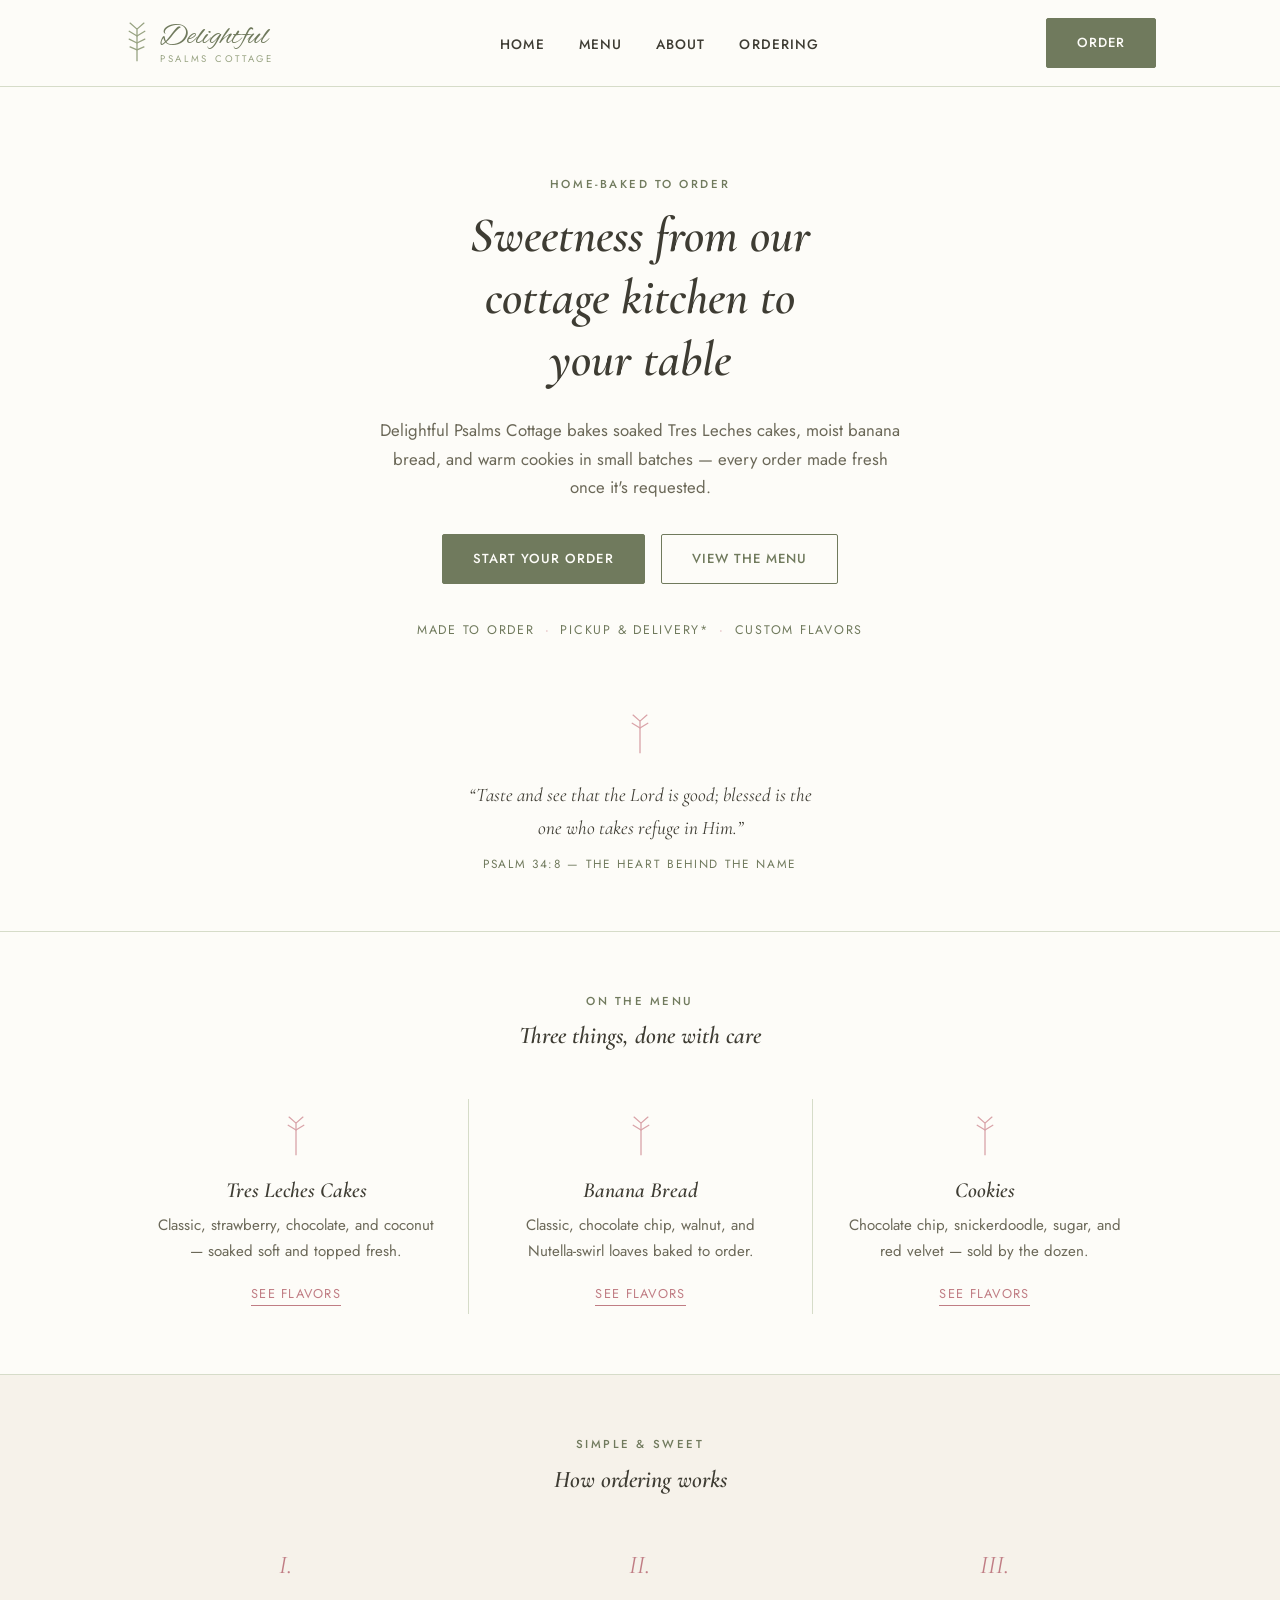
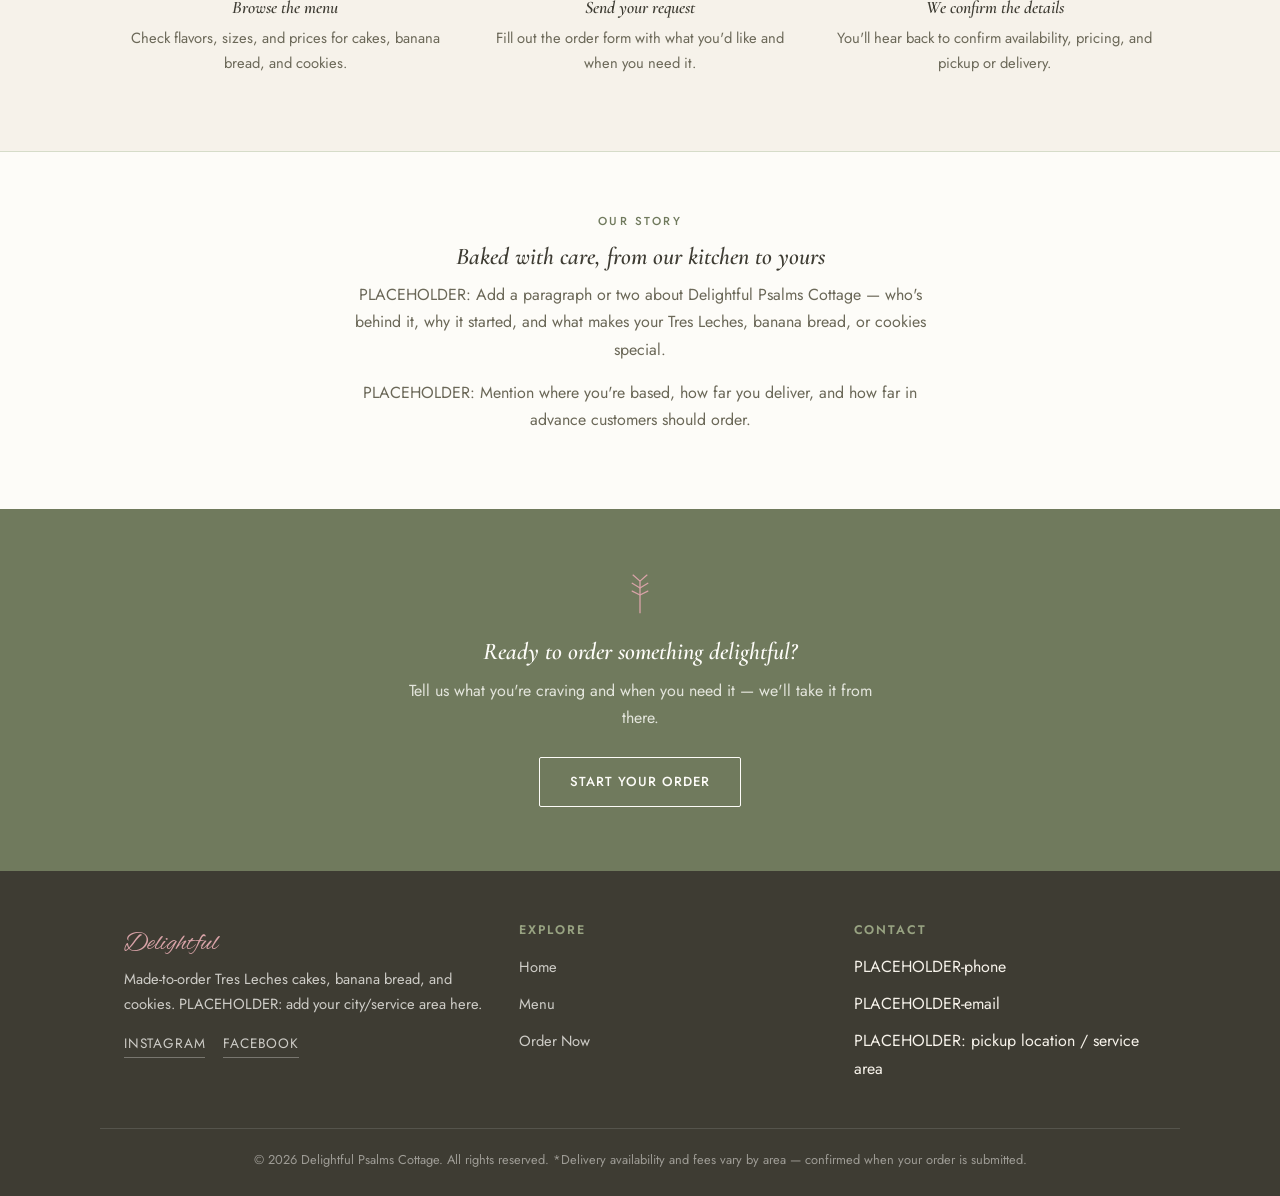
==== commit 91d9a8f3: "Add real Instagram handle and the Psalm 34:8 epigraph Point the Instagram footer links at the real @" ====
--- a/index.html
+++ b/index.html
@@ -82,6 +82,21 @@
         <span>Pickup &amp; Delivery*</span>
         <span>Custom Flavors</span>
       </div>
+    </div>
+  </section>
+
+  <!-- Verse — the meaning behind the name -->
+  <section class="verse-strip">
+    <div class="container">
+      <div class="wheat-divider">
+        <svg class="wheat" viewBox="0 0 60 100" fill="none" xmlns="http://www.w3.org/2000/svg" aria-hidden="true">
+          <line x1="30" y1="18" x2="30" y2="92" stroke="currentColor" stroke-width="3"/>
+          <path d="M30 18 L14 4 M30 18 L46 4" stroke="currentColor" stroke-width="3" stroke-linecap="round"/>
+          <path d="M30 34 L12 23 M30 34 L48 23" stroke="currentColor" stroke-width="3" stroke-linecap="round"/>
+        </svg>
+      </div>
+      <p class="verse">&ldquo;Taste and see that the Lord is good; blessed is the one who takes refuge in Him.&rdquo;</p>
+      <cite>Psalm 34:8 — the heart behind the name</cite>
     </div>
   </section>
 
@@ -192,7 +207,7 @@
       <span class="word">Delightful</span>
       <p>Made-to-order Tres Leches cakes, banana bread, and cookies. PLACEHOLDER: add your city/service area here.</p>
       <div class="social-row">
-        <a href="https://instagram.com/PLACEHOLDER">Instagram</a>
+        <a href="https://www.instagram.com/delightfulpsalmscottage/">Instagram</a>
         <a href="https://facebook.com/PLACEHOLDER">Facebook</a>
       </div>
     </div>
--- a/styles.css
+++ b/styles.css
@@ -266,6 +266,36 @@
   content: '·';
   margin-left: 10px;
   color: var(--rose);
+}
+
+/* ---------- Verse strip ---------- */
+
+.verse-strip {
+  text-align: center;
+  padding: 0 24px 56px;
+}
+
+.verse-strip .wheat-divider {
+  margin-bottom: 22px;
+}
+
+.verse {
+  font-family: 'Cormorant Garamond', serif;
+  font-style: italic;
+  font-size: 1.2rem;
+  color: var(--ink);
+  max-width: 46ch;
+  margin: 0 auto 10px;
+}
+
+.verse-strip cite {
+  display: block;
+  font-family: 'Jost', sans-serif;
+  font-style: normal;
+  font-size: 0.74rem;
+  letter-spacing: 0.14em;
+  text-transform: uppercase;
+  color: var(--sage-deep);
 }
 
 /* ---------- Section shells ---------- */
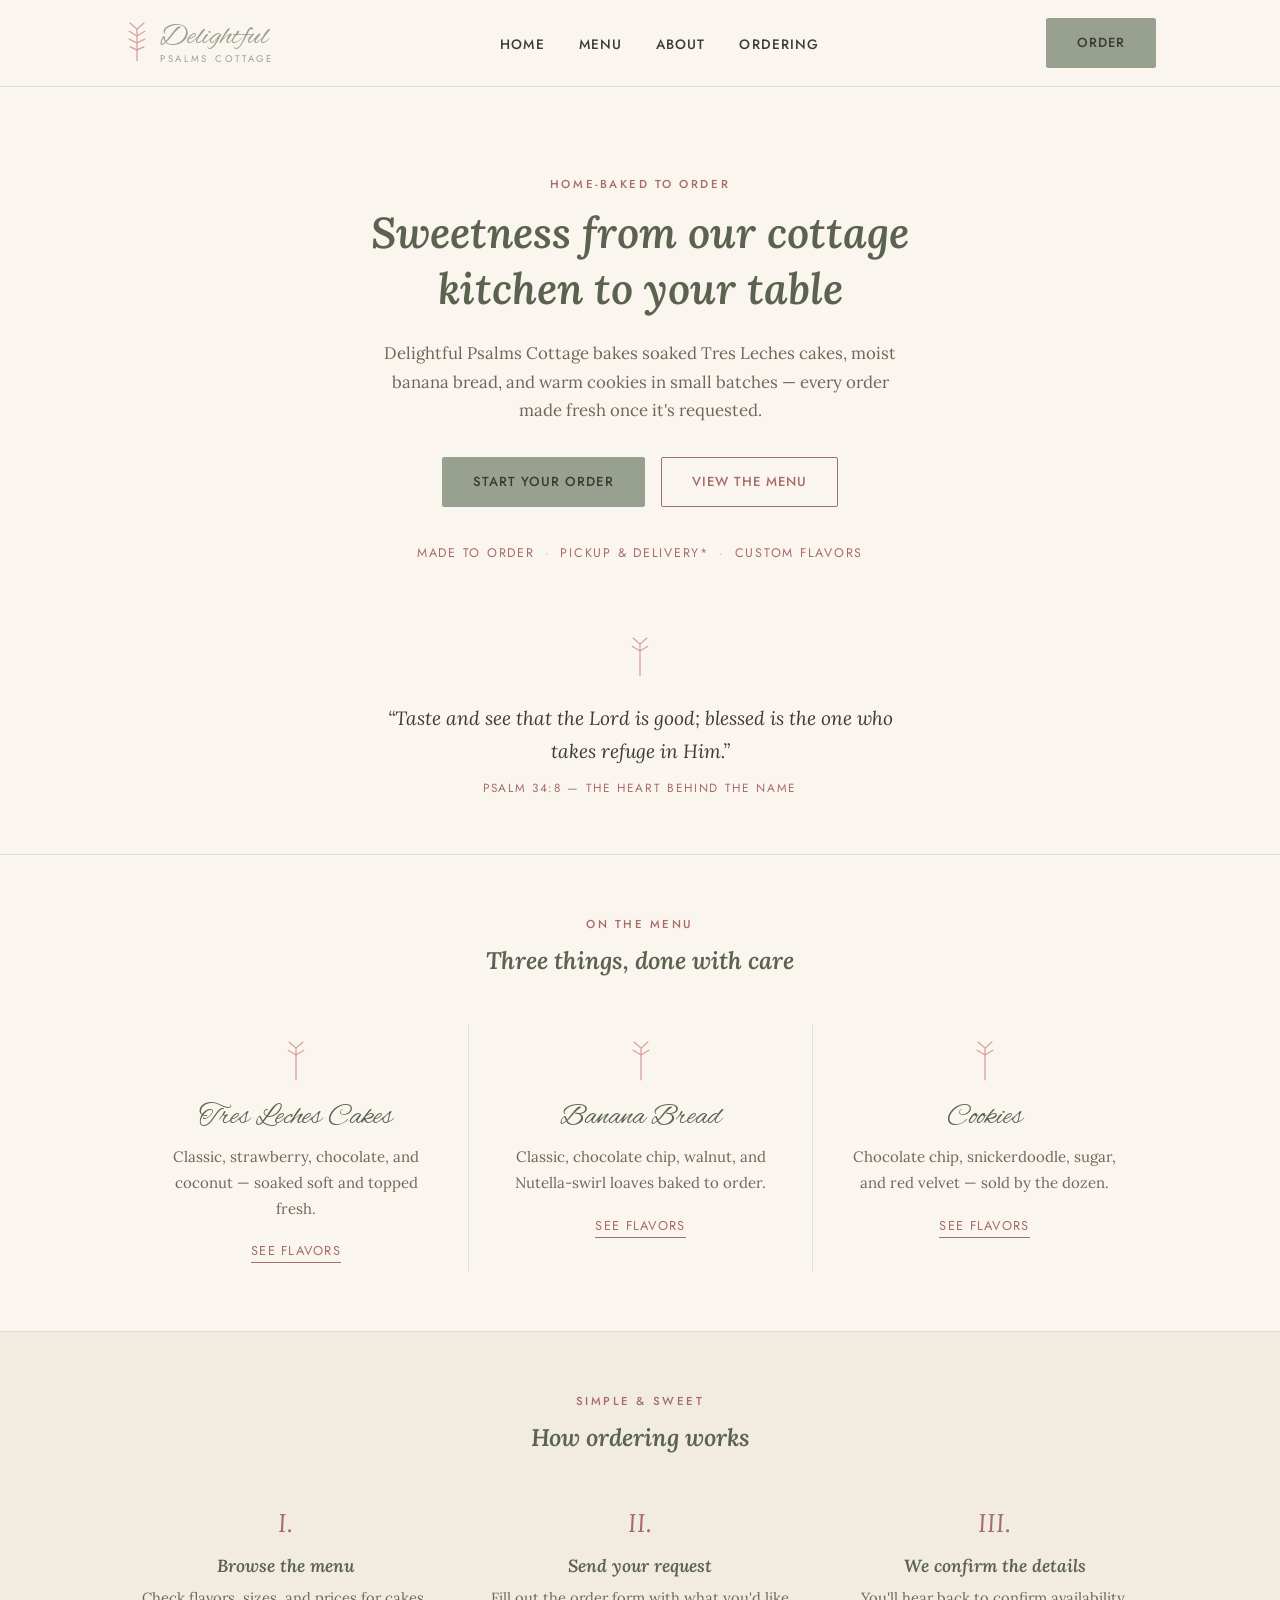
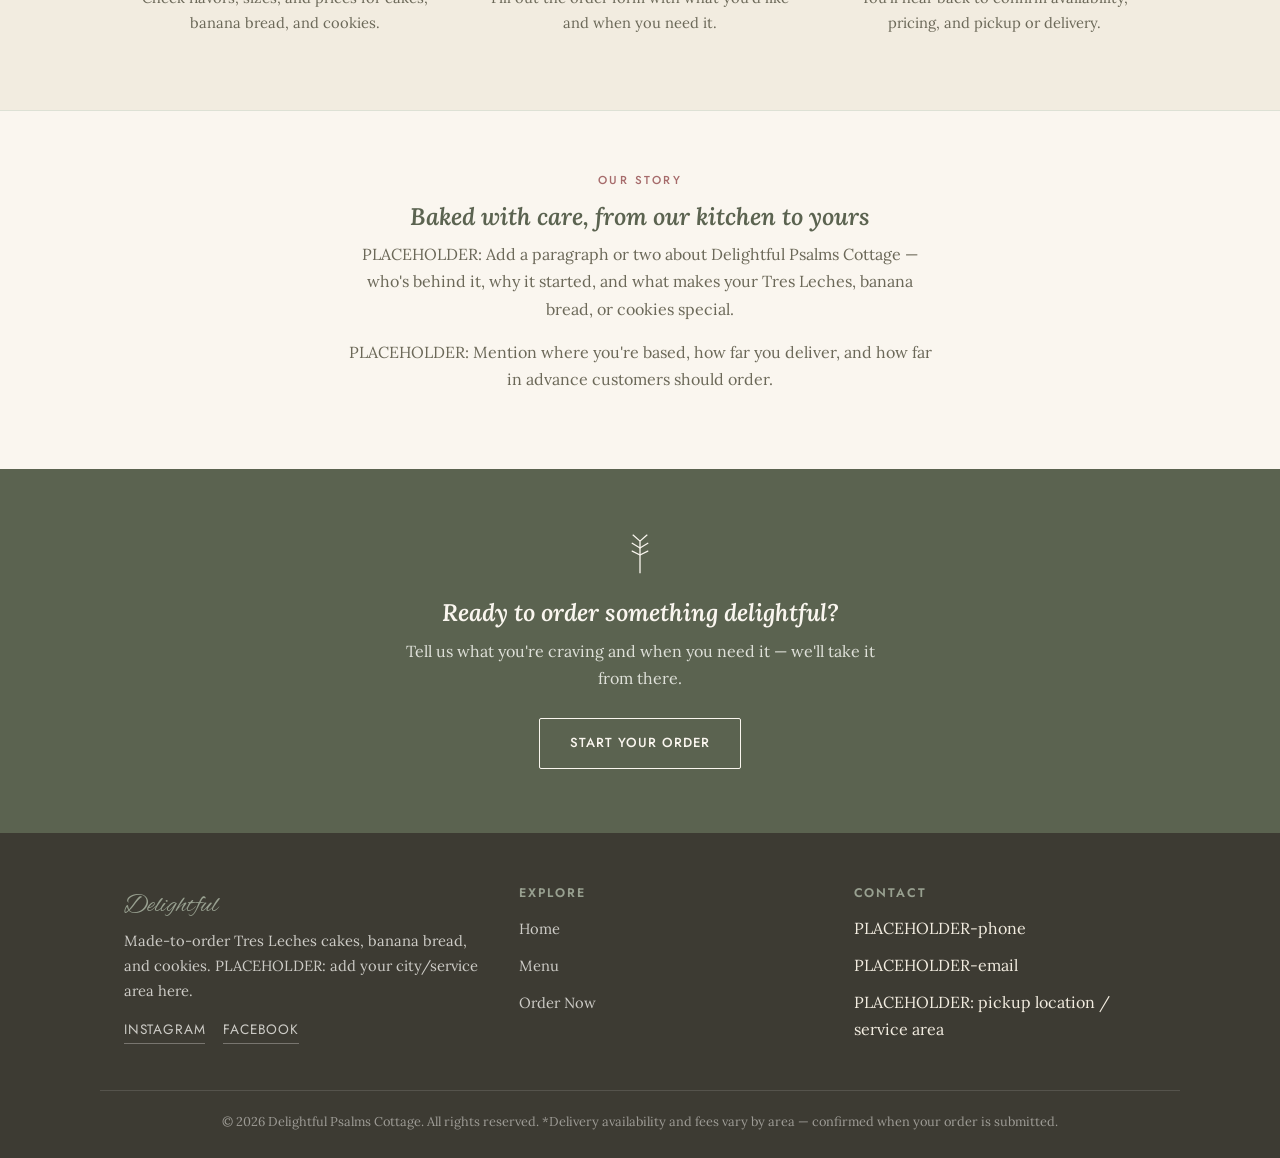
==== commit a0ceaa3e: "Match colors, type, and iconography exactly to the brand board Apply the Delightful Psalms Cottage b" ====
--- a/index.html
+++ b/index.html
@@ -15,7 +15,7 @@
 
 <link rel="preconnect" href="https://fonts.googleapis.com">
 <link rel="preconnect" href="https://fonts.gstatic.com" crossorigin>
-<link href="https://fonts.googleapis.com/css2?family=Alex+Brush&family=Cormorant+Garamond:ital,wght@0,500;0,600;1,500;1,600&family=Jost:wght@400;500;600&display=swap" rel="stylesheet">
+<link href="https://fonts.googleapis.com/css2?family=Alex+Brush&family=Lora:ital,wght@0,500;0,600;1,500;1,600&family=Jost:wght@400;500;600&display=swap" rel="stylesheet">
 <link rel="stylesheet" href="styles.css">
 
 <script type="application/ld+json">
@@ -40,7 +40,7 @@
 <header class="site-header">
   <nav class="nav container">
     <a href="index.html" class="logo">
-      <svg class="wheat sage" viewBox="0 0 60 100" fill="none" xmlns="http://www.w3.org/2000/svg" aria-hidden="true">
+      <svg class="wheat" viewBox="0 0 60 100" fill="none" xmlns="http://www.w3.org/2000/svg" aria-hidden="true">
         <line x1="30" y1="18" x2="30" y2="92" stroke="currentColor" stroke-width="3"/>
         <path d="M30 18 L14 4 M30 18 L46 4" stroke="currentColor" stroke-width="3" stroke-linecap="round"/>
         <path d="M30 34 L12 23 M30 34 L48 23" stroke="currentColor" stroke-width="3" stroke-linecap="round"/>
@@ -118,7 +118,7 @@
               <path d="M30 34 L12 23 M30 34 L48 23" stroke="currentColor" stroke-width="3" stroke-linecap="round"/>
             </svg>
           </div>
-          <h3>Tres Leches Cakes</h3>
+          <h3 class="script-heading">Tres Leches Cakes</h3>
           <p>Classic, strawberry, chocolate, and coconut — soaked soft and topped fresh.</p>
           <span class="card-link">See Flavors</span>
         </a>
@@ -130,7 +130,7 @@
               <path d="M30 34 L12 23 M30 34 L48 23" stroke="currentColor" stroke-width="3" stroke-linecap="round"/>
             </svg>
           </div>
-          <h3>Banana Bread</h3>
+          <h3 class="script-heading">Banana Bread</h3>
           <p>Classic, chocolate chip, walnut, and Nutella-swirl loaves baked to order.</p>
           <span class="card-link">See Flavors</span>
         </a>
@@ -142,7 +142,7 @@
               <path d="M30 34 L12 23 M30 34 L48 23" stroke="currentColor" stroke-width="3" stroke-linecap="round"/>
             </svg>
           </div>
-          <h3>Cookies</h3>
+          <h3 class="script-heading">Cookies</h3>
           <p>Chocolate chip, snickerdoodle, sugar, and red velvet — sold by the dozen.</p>
           <span class="card-link">See Flavors</span>
         </a>
--- a/styles.css
+++ b/styles.css
@@ -5,14 +5,16 @@
    ============================================ */
 
 :root {
-  --ivory: #fdfcf8;
-  --ivory-deep: #f6f2ea;
-  --sage: #98a382;
-  --sage-deep: #707a5d;
-  --sage-line: #d6dcc9;
-  --rose: #d9a3a8;
-  --rose-deep: #c07d84;
-  --ink: #3e3c33;
+  /* Exact values from the Delightful Psalms Cottage brand board */
+  --sage: #98a090;       /* wordmark, primary buttons, icons */
+  --rose: #d8a0a0;       /* wheat mark, accents, highlights */
+  --sage-deep: #5b6350;  /* headlines, body text on cream */
+  --rose-deep: #a66b6b;  /* labels, prices, call-to-action text */
+  --ivory: #faf6ef;      /* linen cream — backgrounds, never pure white */
+  --ink: #3d3b33;        /* body copy — never pure black */
+
+  --ivory-deep: #f2ece0;
+  --sage-line: #dde1d5;
   --ink-soft: #6b6858;
   --max-width: 1080px;
 }
@@ -27,20 +29,29 @@
 
 body {
   margin: 0;
-  font-family: 'Jost', -apple-system, BlinkMacSystemFont, sans-serif;
+  font-family: 'Lora', Georgia, serif;
   color: var(--ink);
   background: var(--ivory);
   line-height: 1.7;
   font-size: 16px;
 }
 
+/* Default headings: Lora italic — the brand board reserves the Alex Brush
+   script for short (1-3 word) titles only, applied via .script-heading */
 h1, h2, h3, h4 {
-  font-family: 'Cormorant Garamond', Georgia, serif;
+  font-family: 'Lora', Georgia, serif;
   font-weight: 600;
   font-style: italic;
-  line-height: 1.25;
+  line-height: 1.3;
   margin: 0 0 0.4em;
-  color: var(--ink);
+  color: var(--sage-deep);
+}
+
+.script-heading {
+  font-family: 'Alex Brush', cursive;
+  font-style: normal;
+  font-weight: 400;
+  line-height: 1;
 }
 
 p {
@@ -71,15 +82,11 @@
   letter-spacing: 0.22em;
   text-transform: uppercase;
   font-size: 0.72rem;
-  color: var(--sage-deep);
+  color: var(--rose-deep);
   margin-bottom: 0.9em;
 }
 
-.script {
-  font-family: 'Alex Brush', cursive;
-}
-
-/* ---------- Wheat icon ---------- */
+/* ---------- Wheat icon — Rose on light grounds, Cream reversed on dark ---------- */
 
 .wheat {
   color: var(--rose);
@@ -87,8 +94,8 @@
   height: 44px;
 }
 
-.wheat.sage {
-  color: var(--sage);
+.wheat.cream {
+  color: var(--ivory);
 }
 
 .wheat-divider {
@@ -99,6 +106,7 @@
 
 /* ---------- Buttons (flat, bordered — no pills, no shadows) ---------- */
 
+/* Outline buttons carry call-to-action text in Rose Deep, per the brand board */
 .btn {
   display: inline-block;
   padding: 13px 30px;
@@ -107,36 +115,31 @@
   letter-spacing: 0.08em;
   text-transform: uppercase;
   font-size: 0.82rem;
-  border: 1px solid var(--sage-deep);
+  border: 1px solid var(--rose-deep);
   border-radius: 2px;
   cursor: pointer;
   transition: background 0.2s ease, color 0.2s ease;
   text-align: center;
   background: transparent;
-  color: var(--sage-deep);
+  color: var(--rose-deep);
 }
 
 .btn:hover {
+  background: var(--rose-deep);
+  color: var(--ivory);
+}
+
+/* Filled buttons use Sage (the board's "primary buttons" color) with dark
+   ink text for contrast — Sage is too light for reliably legible text */
+.btn-fill {
+  background: var(--sage);
+  border-color: var(--sage);
+  color: var(--ink);
+}
+
+.btn-fill:hover {
   background: var(--sage-deep);
-  color: var(--ivory);
-}
-
-.btn-fill {
-  background: var(--sage-deep);
-  color: var(--ivory);
-}
-
-.btn-fill:hover {
-  background: var(--sage);
-}
-
-.btn-rose {
-  border-color: var(--rose-deep);
-  color: var(--rose-deep);
-}
-
-.btn-rose:hover {
-  background: var(--rose-deep);
+  border-color: var(--sage-deep);
   color: var(--ivory);
 }
 
@@ -175,7 +178,7 @@
 .logo-text .word {
   font-family: 'Alex Brush', cursive;
   font-size: 1.9rem;
-  color: var(--sage-deep);
+  color: var(--sage);
   line-height: 1;
 }
 
@@ -198,6 +201,7 @@
 }
 
 .nav-links a {
+  font-family: 'Jost', sans-serif;
   color: var(--ink);
   font-size: 0.85rem;
   letter-spacing: 0.08em;
@@ -230,8 +234,8 @@
 }
 
 .hero h1 {
-  font-size: clamp(2.1rem, 4.4vw, 3.1rem);
-  max-width: 18ch;
+  font-size: clamp(1.9rem, 4vw, 2.7rem);
+  max-width: 20ch;
   margin: 0 auto 0.5em;
 }
 
@@ -256,10 +260,11 @@
   justify-content: center;
   flex-wrap: wrap;
   margin-top: 36px;
+  font-family: 'Jost', sans-serif;
   font-size: 0.78rem;
   letter-spacing: 0.14em;
   text-transform: uppercase;
-  color: var(--sage-deep);
+  color: var(--rose-deep);
 }
 
 .hero-tags span:not(:last-child)::after {
@@ -280,7 +285,7 @@
 }
 
 .verse {
-  font-family: 'Cormorant Garamond', serif;
+  font-family: 'Lora', serif;
   font-style: italic;
   font-size: 1.2rem;
   color: var(--ink);
@@ -295,7 +300,7 @@
   font-size: 0.74rem;
   letter-spacing: 0.14em;
   text-transform: uppercase;
-  color: var(--sage-deep);
+  color: var(--rose-deep);
 }
 
 /* ---------- Section shells ---------- */
@@ -345,7 +350,7 @@
 }
 
 .menu-teaser h3 {
-  font-size: 1.35rem;
+  font-size: 1.9rem;
 }
 
 .menu-teaser p {
@@ -353,6 +358,7 @@
 }
 
 .menu-teaser .card-link {
+  font-family: 'Jost', sans-serif;
   font-size: 0.8rem;
   letter-spacing: 0.1em;
   text-transform: uppercase;
@@ -373,7 +379,7 @@
 }
 
 .menu-section-head h2 {
-  font-size: 1.7rem;
+  font-size: 2.4rem;
 }
 
 .menu-section-order {
@@ -416,7 +422,7 @@
 
 .menu-line .price {
   flex: 0 0 auto;
-  font-family: 'Cormorant Garamond', serif;
+  font-family: 'Lora', serif;
   font-style: italic;
   font-size: 1.1rem;
   color: var(--rose-deep);
@@ -451,7 +457,7 @@
 }
 
 .step-number {
-  font-family: 'Cormorant Garamond', serif;
+  font-family: 'Lora', serif;
   font-style: italic;
   font-size: 1.6rem;
   color: var(--rose-deep);
@@ -484,7 +490,7 @@
 }
 
 .cta-band .wheat {
-  color: var(--rose);
+  color: var(--ivory);
   margin: 0 auto 20px;
 }
 
@@ -532,6 +538,7 @@
 
 label {
   display: block;
+  font-family: 'Jost', sans-serif;
   font-size: 0.8rem;
   letter-spacing: 0.08em;
   text-transform: uppercase;
@@ -555,7 +562,7 @@
   border: none;
   border-bottom: 1px solid var(--sage-line);
   border-radius: 0;
-  font-family: 'Jost', sans-serif;
+  font-family: 'Lora', serif;
   font-size: 1rem;
   background: transparent;
   color: var(--ink);
@@ -586,6 +593,7 @@
 }
 
 legend {
+  font-family: 'Jost', sans-serif;
   font-size: 0.8rem;
   letter-spacing: 0.08em;
   text-transform: uppercase;
@@ -678,7 +686,7 @@
 .footer-grid .word {
   font-family: 'Alex Brush', cursive;
   font-size: 1.6rem;
-  color: var(--rose);
+  color: var(--sage);
 }
 
 .footer-grid h4 {
@@ -722,6 +730,7 @@
 }
 
 .social-row a {
+  font-family: 'Jost', sans-serif;
   font-size: 0.85rem;
   letter-spacing: 0.06em;
   text-transform: uppercase;
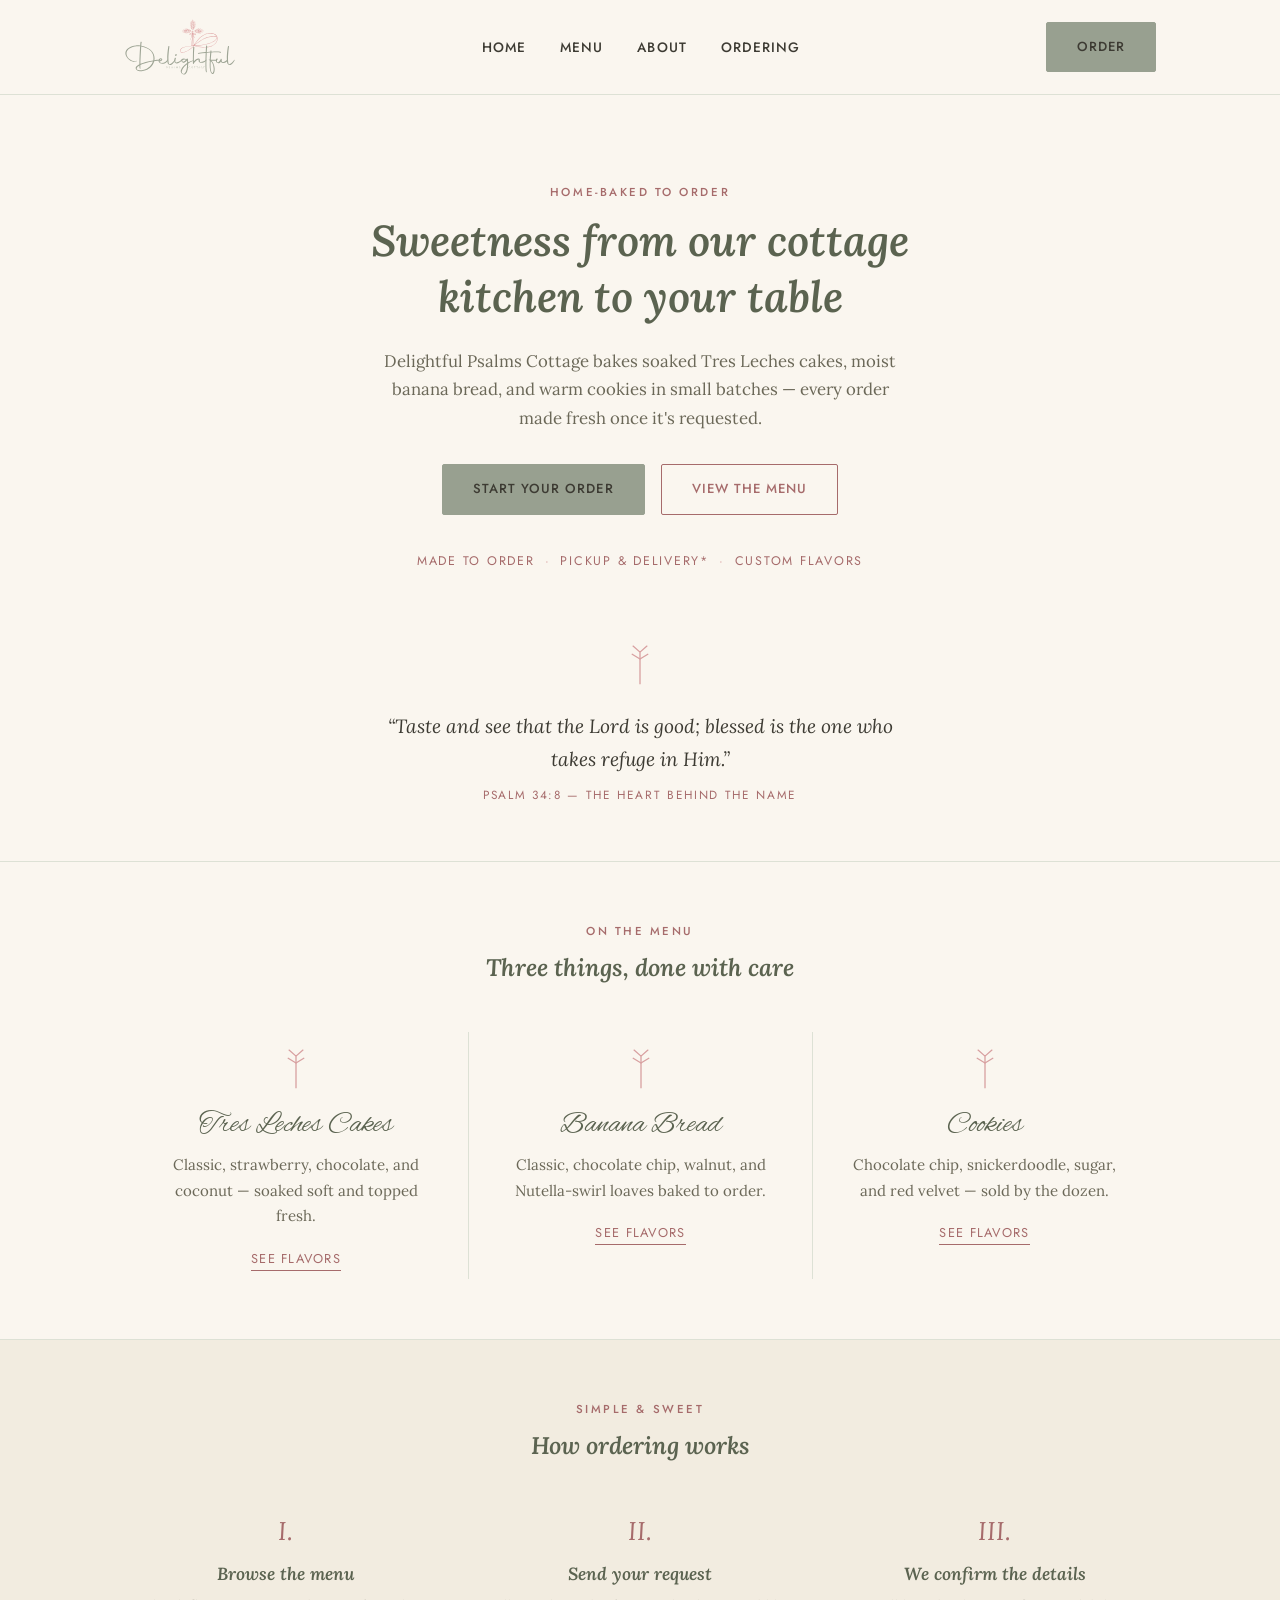
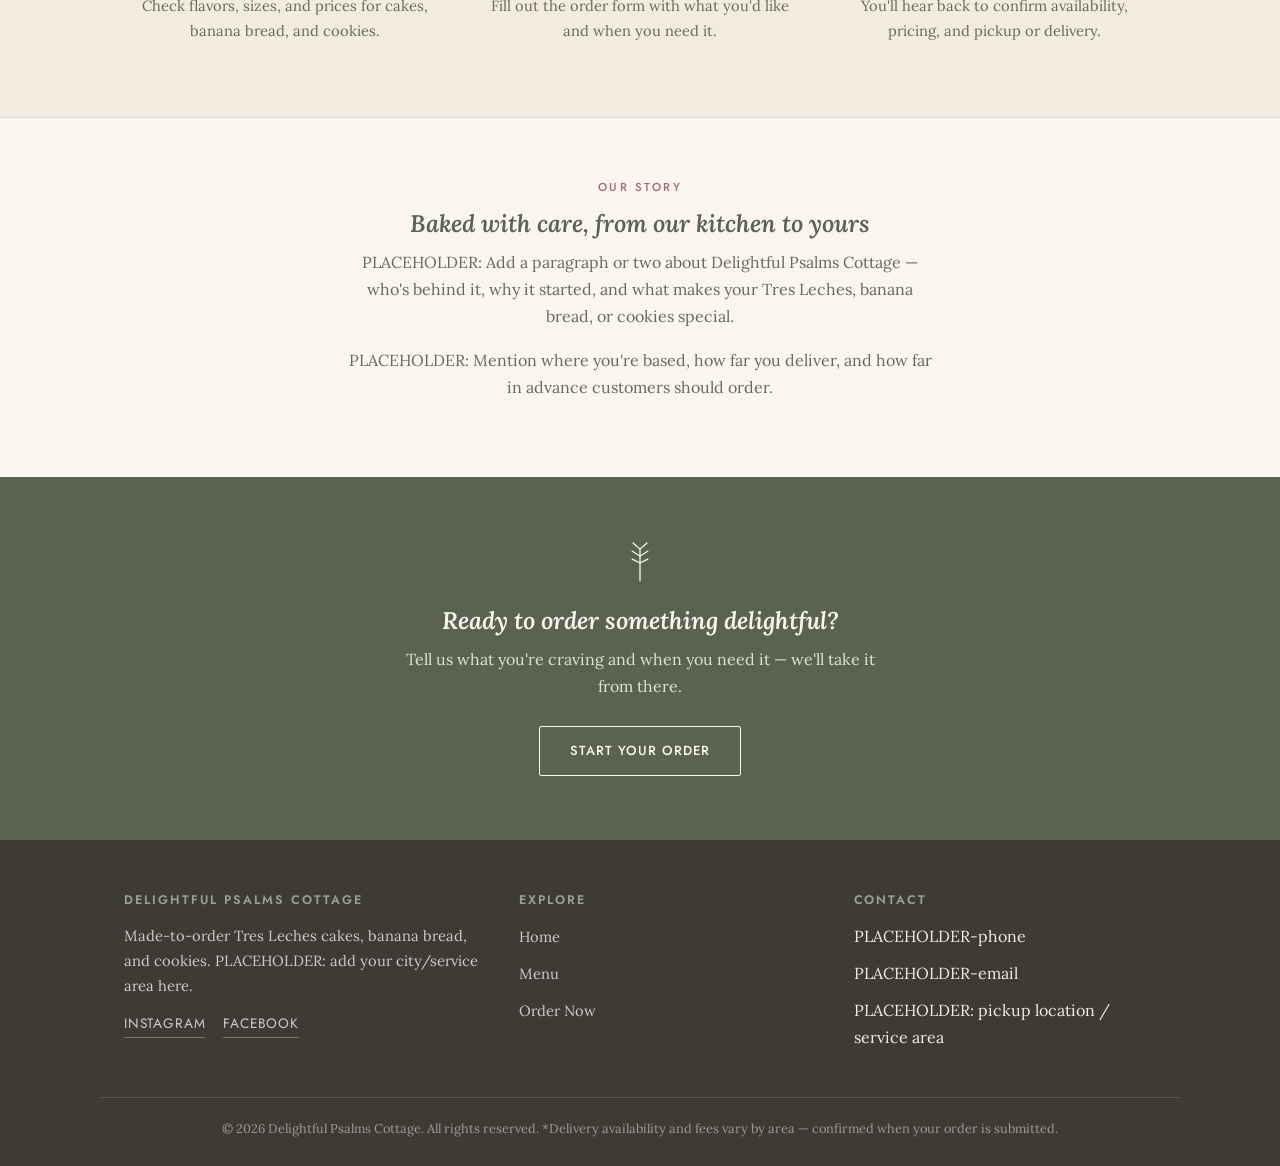
==== commit 38aed09a: "Use the real brand logo instead of a font-based recreation Extract the actual vector logo from the b" ====
--- a/index.html
+++ b/index.html
@@ -17,6 +17,9 @@
 <link rel="preconnect" href="https://fonts.gstatic.com" crossorigin>
 <link href="https://fonts.googleapis.com/css2?family=Alex+Brush&family=Lora:ital,wght@0,500;0,600;1,500;1,600&family=Jost:wght@400;500;600&display=swap" rel="stylesheet">
 <link rel="stylesheet" href="styles.css">
+<link rel="icon" type="image/svg+xml" href="favicon.svg">
+<link rel="icon" type="image/png" href="favicon.png">
+<link rel="apple-touch-icon" href="apple-touch-icon.png">
 
 <script type="application/ld+json">
 {
@@ -39,19 +42,7 @@
 
 <header class="site-header">
   <nav class="nav container">
-    <a href="index.html" class="logo">
-      <svg class="wheat" viewBox="0 0 60 100" fill="none" xmlns="http://www.w3.org/2000/svg" aria-hidden="true">
-        <line x1="30" y1="18" x2="30" y2="92" stroke="currentColor" stroke-width="3"/>
-        <path d="M30 18 L14 4 M30 18 L46 4" stroke="currentColor" stroke-width="3" stroke-linecap="round"/>
-        <path d="M30 34 L12 23 M30 34 L48 23" stroke="currentColor" stroke-width="3" stroke-linecap="round"/>
-        <path d="M30 50 L12 41 M30 50 L48 41" stroke="currentColor" stroke-width="3" stroke-linecap="round"/>
-        <path d="M30 66 L14 59 M30 66 L46 59" stroke="currentColor" stroke-width="3" stroke-linecap="round"/>
-      </svg>
-      <span class="logo-text">
-        <span class="word">Delightful</span>
-        <span class="sub">Psalms Cottage</span>
-      </span>
-    </a>
+    <a href="index.html" class="logo"><img src="assets/logo.svg" alt="Delightful Psalms Cottage" class="logo-img"></a>
     <ul class="nav-links">
       <li><a href="index.html">Home</a></li>
       <li><a href="menu.html">Menu</a></li>
@@ -204,7 +195,7 @@
 <footer class="site-footer">
   <div class="container footer-grid">
     <div>
-      <span class="word">Delightful</span>
+      <h4 class="footer-brand">Delightful Psalms Cottage</h4>
       <p>Made-to-order Tres Leches cakes, banana bread, and cookies. PLACEHOLDER: add your city/service area here.</p>
       <div class="social-row">
         <a href="https://www.instagram.com/delightfulpsalmscottage/">Instagram</a>
--- a/styles.css
+++ b/styles.css
@@ -166,29 +166,11 @@
 .logo {
   display: flex;
   align-items: center;
-  gap: 10px;
-}
-
-.logo-text {
-  display: flex;
-  flex-direction: column;
-  line-height: 1;
-}
-
-.logo-text .word {
-  font-family: 'Alex Brush', cursive;
-  font-size: 1.9rem;
-  color: var(--sage);
-  line-height: 1;
-}
-
-.logo-text .sub {
-  font-family: 'Jost', sans-serif;
-  font-size: 0.6rem;
-  letter-spacing: 0.28em;
-  text-transform: uppercase;
-  color: var(--sage);
-  margin-top: 2px;
+}
+
+.logo-img {
+  height: 58px;
+  width: auto;
 }
 
 .nav-links {
@@ -683,10 +665,15 @@
   margin-bottom: 36px;
 }
 
-.footer-grid .word {
-  font-family: 'Alex Brush', cursive;
-  font-size: 1.6rem;
-  color: var(--sage);
+.footer-brand {
+  font-family: 'Jost', sans-serif;
+  font-style: normal;
+  font-size: 0.95rem;
+  font-weight: 600;
+  letter-spacing: 0.1em;
+  text-transform: uppercase;
+  color: var(--ivory);
+  margin-bottom: 12px;
 }
 
 .footer-grid h4 {
